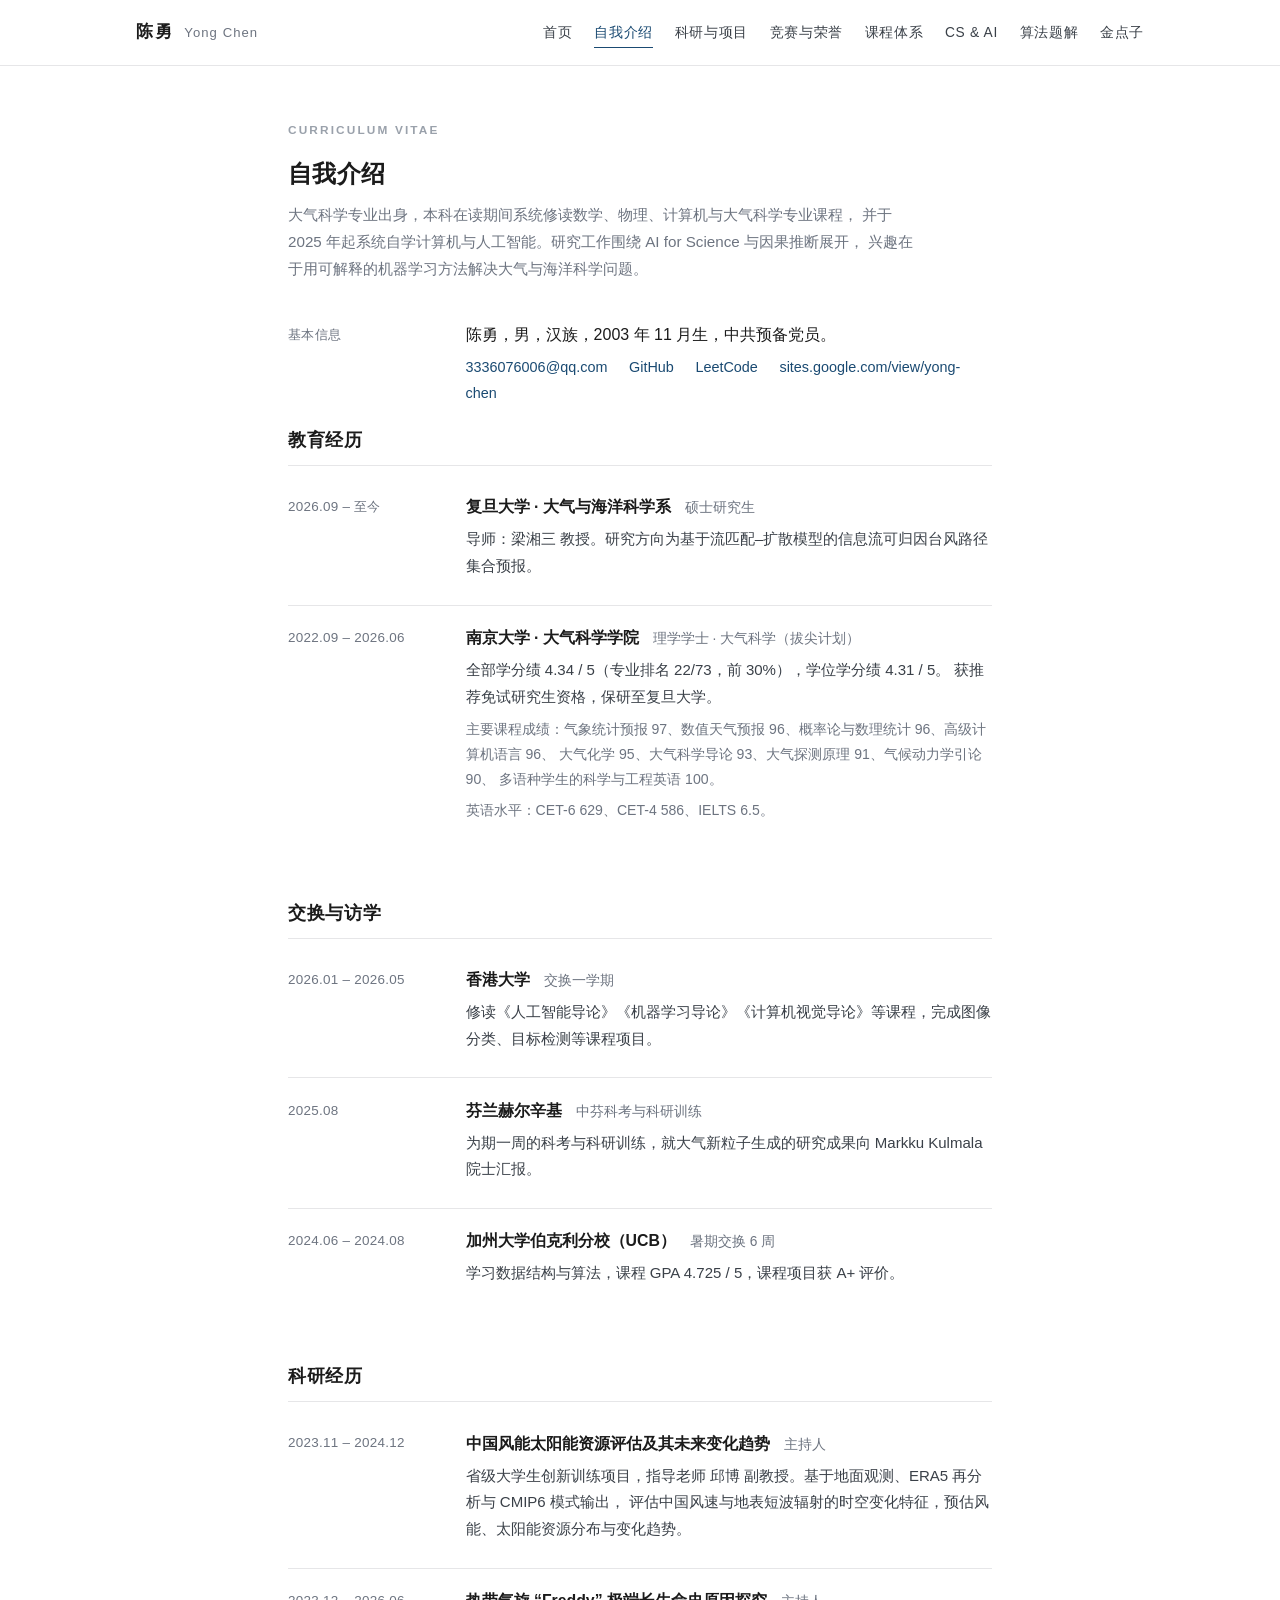
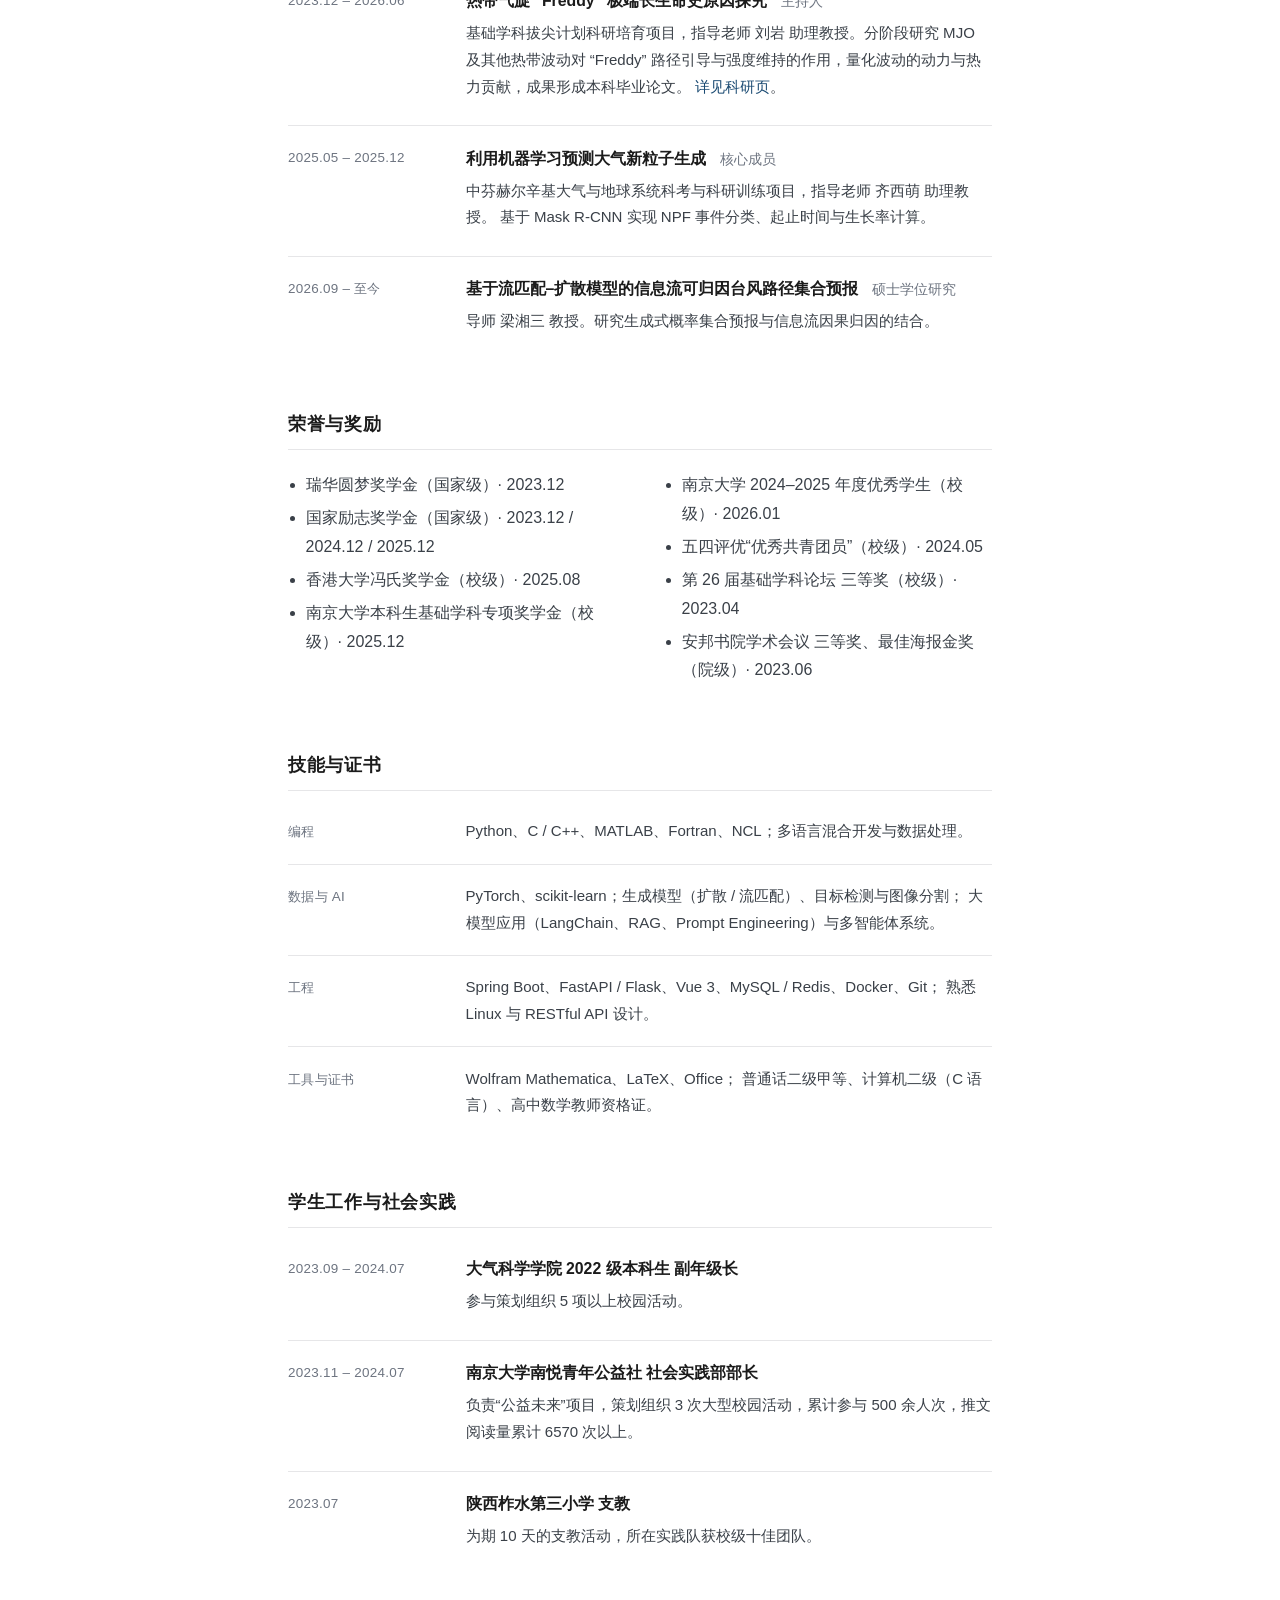
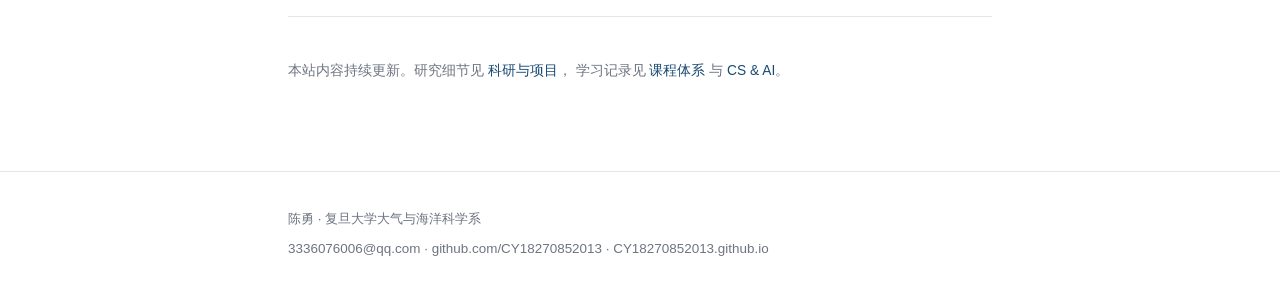
==== about.html @ 06401dde "init personal website" ====
<!DOCTYPE html>
<html lang="zh-CN">
<head>
<meta charset="utf-8">
<meta name="viewport" content="width=device-width, initial-scale=1">
<title>自我介绍 | 陈勇</title>
<meta name="description" content="陈勇的个人简历：教育经历、交换与访学、科研经历、荣誉奖励、技能证书与社会实践。">
<link rel="canonical" href="https://CY18270852013.github.io/about.html">
<link rel="stylesheet" href="assets/css/style.css">
</head>
<body>

<header class="site-header">
  <div class="wrap wrap--wide header-inner">
    <a class="brand" href="index.html">陈勇<span>Yong Chen</span></a>
    <nav class="site-nav">
      <a href="index.html">首页</a>
      <a href="about.html" aria-current="page">自我介绍</a>
      <a href="research.html">科研与项目</a>
      <a href="honors.html">竞赛与荣誉</a>
      <a href="courses.html">课程体系</a>
      <a href="csai.html">CS &amp; AI</a>
      <a href="leetcode.html">算法题解</a>
      <a href="ideas.html">金点子</a>
    </nav>
  </div>
</header>

<main>
  <div class="wrap">

    <p class="eyebrow">Curriculum Vitae</p>
    <h1 class="page-title">自我介绍</h1>
    <p class="page-lede">
      大气科学专业出身，本科在读期间系统修读数学、物理、计算机与大气科学专业课程，
      并于 2025 年起系统自学计算机与人工智能。研究工作围绕 AI for Science 与因果推断展开，
      兴趣在于用可解释的机器学习方法解决大气与海洋科学问题。
    </p>

    <div class="entry" style="border-bottom:none;padding-top:0;">
      <div class="when">基本信息</div>
      <div class="body">
        <p style="margin-bottom:0.4rem;">
          陈勇，男，汉族，2003 年 11 月生，中共预备党员。
        </p>
        <p class="contact-line" style="margin:0;">
          <a href="mailto:3336076006@qq.com">3336076006@qq.com</a>
          <a href="https://github.com/CY18270852013">GitHub</a>
          <a href="https://leetcode.cn/u/cy20031127/">LeetCode</a>
          <a href="https://sites.google.com/view/yong-chen">sites.google.com/view/yong-chen</a>
        </p>
      </div>
    </div>

    <h2 class="section">教育经历</h2>
    <div class="entries">
      <div class="entry">
        <div class="when">2026.09 – 至今</div>
        <div class="body">
          <p class="title">复旦大学 · 大气与海洋科学系 <span class="role">硕士研究生</span></p>
          <p class="desc">导师：梁湘三 教授。研究方向为基于流匹配–扩散模型的信息流可归因台风路径集合预报。</p>
        </div>
      </div>
      <div class="entry">
        <div class="when">2022.09 – 2026.06</div>
        <div class="body">
          <p class="title">南京大学 · 大气科学学院 <span class="role">理学学士 · 大气科学（拔尖计划）</span></p>
          <p class="desc">
            全部学分绩 4.34 / 5（专业排名 22/73，前 30%），学位学分绩 4.31 / 5。
            获推荐免试研究生资格，保研至复旦大学。
          </p>
          <p class="desc" style="color:var(--muted);font-size:0.88rem;">
            主要课程成绩：气象统计预报 97、数值天气预报 96、概率论与数理统计 96、高级计算机语言 96、
            大气化学 95、大气科学导论 93、大气探测原理 91、气候动力学引论 90、
            多语种学生的科学与工程英语 100。
          </p>
          <p class="desc" style="color:var(--muted);font-size:0.88rem;">
            英语水平：CET-6 629、CET-4 586、IELTS 6.5。
          </p>
        </div>
      </div>
    </div>

    <h2 class="section">交换与访学</h2>
    <div class="entries">
      <div class="entry">
        <div class="when">2026.01 – 2026.05</div>
        <div class="body">
          <p class="title">香港大学 <span class="role">交换一学期</span></p>
          <p class="desc">修读《人工智能导论》《机器学习导论》《计算机视觉导论》等课程，完成图像分类、目标检测等课程项目。</p>
        </div>
      </div>
      <div class="entry">
        <div class="when">2025.08</div>
        <div class="body">
          <p class="title">芬兰赫尔辛基 <span class="role">中芬科考与科研训练</span></p>
          <p class="desc">为期一周的科考与科研训练，就大气新粒子生成的研究成果向 Markku Kulmala 院士汇报。</p>
        </div>
      </div>
      <div class="entry">
        <div class="when">2024.06 – 2024.08</div>
        <div class="body">
          <p class="title">加州大学伯克利分校（UCB） <span class="role">暑期交换 6 周</span></p>
          <p class="desc">学习数据结构与算法，课程 GPA 4.725 / 5，课程项目获 A+ 评价。</p>
        </div>
      </div>
    </div>

    <h2 class="section">科研经历</h2>
    <div class="entries">
      <div class="entry">
        <div class="when">2023.11 – 2024.12</div>
        <div class="body">
          <p class="title">中国风能太阳能资源评估及其未来变化趋势 <span class="role">主持人</span></p>
          <p class="desc">省级大学生创新训练项目，指导老师 邱博 副教授。基于地面观测、ERA5 再分析与 CMIP6 模式输出，
            评估中国风速与地表短波辐射的时空变化特征，预估风能、太阳能资源分布与变化趋势。</p>
        </div>
      </div>
      <div class="entry">
        <div class="when">2023.12 – 2026.06</div>
        <div class="body">
          <p class="title">热带气旋 “Freddy” 极端长生命史原因探究 <span class="role">主持人</span></p>
          <p class="desc">基础学科拔尖计划科研培育项目，指导老师 刘岩 助理教授。分阶段研究 MJO 及其他热带波动对
            “Freddy” 路径引导与强度维持的作用，量化波动的动力与热力贡献，成果形成本科毕业论文。
            <a href="research.html#freddy">详见科研页</a>。</p>
        </div>
      </div>
      <div class="entry">
        <div class="when">2025.05 – 2025.12</div>
        <div class="body">
          <p class="title">利用机器学习预测大气新粒子生成 <span class="role">核心成员</span></p>
          <p class="desc">中芬赫尔辛基大气与地球系统科考与科研训练项目，指导老师 齐西萌 助理教授。
            基于 Mask R-CNN 实现 NPF 事件分类、起止时间与生长率计算。</p>
        </div>
      </div>
      <div class="entry">
        <div class="when">2026.09 – 至今</div>
        <div class="body">
          <p class="title">基于流匹配–扩散模型的信息流可归因台风路径集合预报 <span class="role">硕士学位研究</span></p>
          <p class="desc">导师 梁湘三 教授。研究生成式概率集合预报与信息流因果归因的结合。</p>
        </div>
      </div>
    </div>

    <h2 class="section">荣誉与奖励</h2>
    <div class="grid-2">
      <div>
        <ul class="plain">
          <li>瑞华圆梦奖学金（国家级）· 2023.12</li>
          <li>国家励志奖学金（国家级）· 2023.12 / 2024.12 / 2025.12</li>
          <li>香港大学冯氏奖学金（校级）· 2025.08</li>
          <li>南京大学本科生基础学科专项奖学金（校级）· 2025.12</li>
        </ul>
      </div>
      <div>
        <ul class="plain">
          <li>南京大学 2024–2025 年度优秀学生（校级）· 2026.01</li>
          <li>五四评优“优秀共青团员”（校级）· 2024.05</li>
          <li>第 26 届基础学科论坛 三等奖（校级）· 2023.04</li>
          <li>安邦书院学术会议 三等奖、最佳海报金奖（院级）· 2023.06</li>
        </ul>
      </div>
    </div>

    <h2 class="section">技能与证书</h2>
    <div class="entries">
      <div class="entry">
        <div class="when">编程</div>
        <div class="body">
          <p class="desc" style="margin:0;">Python、C / C++、MATLAB、Fortran、NCL；多语言混合开发与数据处理。</p>
        </div>
      </div>
      <div class="entry">
        <div class="when">数据与 AI</div>
        <div class="body">
          <p class="desc" style="margin:0;">PyTorch、scikit-learn；生成模型（扩散 / 流匹配）、目标检测与图像分割；
            大模型应用（LangChain、RAG、Prompt Engineering）与多智能体系统。</p>
        </div>
      </div>
      <div class="entry">
        <div class="when">工程</div>
        <div class="body">
          <p class="desc" style="margin:0;">Spring Boot、FastAPI / Flask、Vue 3、MySQL / Redis、Docker、Git；
            熟悉 Linux 与 RESTful API 设计。</p>
        </div>
      </div>
      <div class="entry">
        <div class="when">工具与证书</div>
        <div class="body">
          <p class="desc" style="margin:0;">Wolfram Mathematica、LaTeX、Office；
            普通话二级甲等、计算机二级（C 语言）、高中数学教师资格证。</p>
        </div>
      </div>
    </div>

    <h2 class="section">学生工作与社会实践</h2>
    <div class="entries">
      <div class="entry">
        <div class="when">2023.09 – 2024.07</div>
        <div class="body">
          <p class="title">大气科学学院 2022 级本科生 副年级长</p>
          <p class="desc">参与策划组织 5 项以上校园活动。</p>
        </div>
      </div>
      <div class="entry">
        <div class="when">2023.11 – 2024.07</div>
        <div class="body">
          <p class="title">南京大学南悦青年公益社 社会实践部部长</p>
          <p class="desc">负责“公益未来”项目，策划组织 3 次大型校园活动，累计参与 500 余人次，推文阅读量累计 6570 次以上。</p>
        </div>
      </div>
      <div class="entry">
        <div class="when">2023.07</div>
        <div class="body">
          <p class="title">陕西柞水第三小学 支教</p>
          <p class="desc">为期 10 天的支教活动，所在实践队获校级十佳团队。</p>
        </div>
      </div>
    </div>

    <hr class="rule">
    <p class="link-quiet">
      本站内容持续更新。研究细节见 <a href="research.html">科研与项目</a>，
      学习记录见 <a href="courses.html">课程体系</a> 与 <a href="csai.html">CS &amp; AI</a>。
    </p>

  </div>
</main>

<footer class="site-footer">
  <div class="wrap">
    <p>陈勇 · 复旦大学大气与海洋科学系</p>
    <p>
      <a href="mailto:3336076006@qq.com">3336076006@qq.com</a> ·
      <a href="https://github.com/CY18270852013">github.com/CY18270852013</a> ·
      <a href="https://CY18270852013.github.io/">CY18270852013.github.io</a>
    </p>
  </div>
</footer>

</body>
</html>
---- assets/css/style.css ----
/* ============================================================
   陈勇 · 个人学术主页
   版式与配色：单栏、大量留白、细线分隔、低饱和墨蓝点缀
   ============================================================ */

:root {
  --ink:        #1b1b1b;
  --ink-soft:   #3a4048;
  --muted:      #6d7480;
  --faint:      #9aa1ab;
  --rule:       #e6e6e8;
  --rule-dark:  #cfcfd4;
  --accent:     #1a4a72;
  --accent-dim: #eaeff4;
  --bg:         #ffffff;
  --bg-soft:    #fbfbfa;

  --measure: 47rem;
  --wide:    66rem;

  --sans: "Inter", -apple-system, BlinkMacSystemFont, "Segoe UI", "PingFang SC",
          "Hiragino Sans GB", "Microsoft YaHei", "Source Han Sans SC",
          "Noto Sans CJK SC", "Helvetica Neue", Arial, sans-serif;
}

* { box-sizing: border-box; }

html {
  -webkit-text-size-adjust: 100%;
  scroll-behavior: smooth;
}

body {
  margin: 0;
  background: var(--bg);
  color: var(--ink);
  font-family: var(--sans);
  font-size: 16px;
  line-height: 1.78;
  font-feature-settings: "kern" 1;
  text-rendering: optimizeLegibility;
  -webkit-font-smoothing: antialiased;
}

.wrap {
  width: 100%;
  max-width: var(--measure);
  margin: 0 auto;
  padding: 0 1.5rem;
}

.wrap--wide { max-width: var(--wide); }

/* ---------- 页头 / 导航 ---------- */

.site-header {
  border-bottom: 1px solid var(--rule);
  background: rgba(255, 255, 255, 0.92);
  position: sticky;
  top: 0;
  z-index: 20;
  backdrop-filter: saturate(180%) blur(6px);
}

.header-inner {
  display: flex;
  align-items: baseline;
  justify-content: space-between;
  gap: 1.5rem;
  flex-wrap: wrap;
  padding-top: 1.05rem;
  padding-bottom: 1.05rem;
  max-width: var(--wide);
}

.brand {
  font-size: 1.06rem;
  font-weight: 600;
  letter-spacing: 0.14em;
  color: var(--ink);
  text-decoration: none;
  white-space: nowrap;
}

.brand span {
  font-weight: 400;
  letter-spacing: 0.08em;
  color: var(--muted);
  margin-left: 0.6rem;
  font-size: 0.82rem;
}

.site-nav {
  display: flex;
  flex-wrap: wrap;
  gap: 0.1rem 1.35rem;
}

.site-nav a {
  font-size: 0.86rem;
  letter-spacing: 0.05em;
  color: var(--ink-soft);
  text-decoration: none;
  padding-bottom: 2px;
  border-bottom: 1.5px solid transparent;
  transition: color 0.15s ease, border-color 0.15s ease;
}

.site-nav a:hover { color: var(--accent); }

.site-nav a[aria-current="page"] {
  color: var(--accent);
  border-bottom-color: var(--accent);
}

/* ---------- 主内容 ---------- */

main { padding: 3.4rem 0 4.5rem; }

.page-title {
  font-size: 1.5rem;
  font-weight: 600;
  letter-spacing: 0.02em;
  margin: 0 0 0.35rem;
}

.page-lede {
  color: var(--muted);
  font-size: 0.95rem;
  margin: 0 0 2.4rem;
  max-width: 40rem;
}

h2.section {
  font-size: 1.12rem;
  font-weight: 600;
  letter-spacing: 0.04em;
  margin: 3.1rem 0 1.3rem;
  padding-bottom: 0.5rem;
  border-bottom: 1px solid var(--rule);
}

h2.section:first-of-type { margin-top: 0; }

h3 {
  font-size: 1rem;
  font-weight: 600;
  letter-spacing: 0.01em;
  margin: 1.9rem 0 0.6rem;
}

p { margin: 0 0 1rem; }

.lede {
  font-size: 1.02rem;
  color: var(--ink-soft);
}

/* 小标签，用于栏目眉题 */
.eyebrow {
  font-size: 0.74rem;
  font-weight: 600;
  letter-spacing: 0.18em;
  text-transform: uppercase;
  color: var(--faint);
  margin: 0 0 0.7rem;
}

/* ---------- 首页 ---------- */

.hero {
  display: grid;
  grid-template-columns: 1fr auto;
  gap: 2.5rem;
  align-items: start;
  padding-bottom: 2.6rem;
  border-bottom: 1px solid var(--rule);
}

.hero h1 {
  font-size: 2.05rem;
  font-weight: 600;
  letter-spacing: 0.03em;
  line-height: 1.25;
  margin: 0 0 0.4rem;
}

.hero .affil {
  color: var(--ink-soft);
  font-size: 0.98rem;
  margin: 0 0 1.4rem;
}

.hero .affil a { color: inherit; }

.hero p.bio { margin-bottom: 1.5rem; }

.hero .portrait {
  width: 152px;
  height: auto;
  border: 1px solid var(--rule-dark);
  padding: 4px;
  background: #fff;
  object-fit: cover;
  border-radius: 2px;
}

.interests {
  display: flex;
  flex-wrap: wrap;
  gap: 0.45rem 0.9rem;
  margin: 0 0 1.6rem;
  padding: 0;
  list-style: none;
}

.interests li {
  font-size: 0.87rem;
  color: var(--ink-soft);
  letter-spacing: 0.02em;
}

.interests li::before {
  content: "·";
  color: var(--faint);
  margin-right: 0.7rem;
}

.interests li:first-child::before { content: none; }

.contact-line {
  font-size: 0.9rem;
  color: var(--muted);
}

.contact-line a { margin-right: 1.1rem; }

/* 精选项（首页卡片式条目，但保持无阴影、仅有细线） */
.feature {
  padding: 1.35rem 0;
  border-bottom: 1px solid var(--rule);
}

.feature:last-child { border-bottom: none; }

.feature .meta {
  font-size: 0.78rem;
  letter-spacing: 0.06em;
  color: var(--faint);
  margin-bottom: 0.35rem;
}

.feature h3 { margin: 0 0 0.4rem; }

.feature h3 a { color: var(--ink); text-decoration: none; }
.feature h3 a:hover { color: var(--accent); }

.feature p { color: var(--ink-soft); margin-bottom: 0.55rem; }

/* ---------- 定义式条目（简历/项目/课程） ---------- */

.entries { margin: 0; }

.entry {
  display: grid;
  grid-template-columns: 9.5rem 1fr;
  gap: 1.6rem;
  padding: 1.15rem 0;
  border-bottom: 1px solid var(--rule);
}

.entry:last-child { border-bottom: none; }
.entry:first-child { padding-top: 0.4rem; }

.entry .when {
  font-size: 0.84rem;
  color: var(--muted);
  letter-spacing: 0.02em;
  padding-top: 0.12rem;
  font-variant-numeric: tabular-nums;
}

.entry .body > :first-child { margin-top: 0; }

.entry .title {
  font-weight: 600;
  font-size: 0.99rem;
  margin: 0 0 0.3rem;
}

.entry .role {
  font-weight: 400;
  font-size: 0.86rem;
  color: var(--muted);
  margin-left: 0.6rem;
}

.entry .desc { font-size: 0.94rem; color: var(--ink-soft); margin: 0 0 0.4rem; }

.tags {
  display: flex;
  flex-wrap: wrap;
  gap: 0.35rem 0.7rem;
  list-style: none;
  margin: 0.5rem 0 0;
  padding: 0;
  font-size: 0.82rem;
  color: var(--muted);
}

.tags li::before { content: "·"; margin-right: 0.55rem; color: var(--faint); }
.tags li:first-child::before { content: none; }

/* 项目要点列表 */
ul.points {
  margin: 0.4rem 0 0;
  padding-left: 1.1rem;
  font-size: 0.93rem;
  color: var(--ink-soft);
}

ul.points li { margin-bottom: 0.3rem; }

ul.plain {
  margin: 0 0 1rem;
  padding-left: 1.1rem;
  color: var(--ink-soft);
}

ul.plain li { margin-bottom: 0.3rem; }

/* ---------- 链接 ---------- */

a {
  color: var(--accent);
  text-decoration: none;
  text-underline-offset: 3px;
  text-decoration-thickness: 1px;
}

a:hover { text-decoration: underline; }

.link-quiet {
  color: var(--muted);
  font-size: 0.86rem;
}

/* ---------- 表格（课程目录 / 题单） ---------- */

table.catalog {
  width: 100%;
  border-collapse: collapse;
  font-size: 0.92rem;
  margin: 0.4rem 0 0.6rem;
}

table.catalog th {
  text-align: left;
  font-weight: 600;
  font-size: 0.8rem;
  letter-spacing: 0.06em;
  color: var(--muted);
  border-bottom: 1px solid var(--rule-dark);
  padding: 0.5rem 0.9rem 0.5rem 0;
  white-space: nowrap;
}

table.catalog td {
  border-bottom: 1px solid var(--rule);
  padding: 0.62rem 0.9rem 0.62rem 0;
  vertical-align: top;
  color: var(--ink-soft);
}

table.catalog td.name { color: var(--ink); }
table.catalog tr:hover td { background: var(--bg-soft); }

table.catalog td.dl { white-space: nowrap; text-align: right; padding-right: 0; }

table.catalog th.dl { text-align: right; padding-right: 0; }

code, .mono {
  font-family: "SFMono-Regular", Consolas, "Liberation Mono", Menlo, monospace;
  font-size: 0.86em;
  background: #f4f4f5;
  padding: 0.1em 0.35em;
  border-radius: 3px;
}

.pill {
  display: inline-block;
  font-size: 0.74rem;
  letter-spacing: 0.06em;
  color: var(--accent);
  background: var(--accent-dim);
  padding: 0.1rem 0.5rem;
  border-radius: 2px;
  margin-left: 0.5rem;
  vertical-align: 1px;
}

/* ---------- 其他 ---------- */

.note {
  font-size: 0.88rem;
  color: var(--muted);
  border-left: 2px solid var(--rule-dark);
  padding-left: 1rem;
  margin: 1.2rem 0;
}

.grid-2 {
  display: grid;
  grid-template-columns: repeat(2, minmax(0, 1fr));
  gap: 0 3rem;
}

hr.rule {
  border: none;
  border-top: 1px solid var(--rule);
  margin: 2.6rem 0;
}

/* 页脚 */
.site-footer {
  border-top: 1px solid var(--rule);
  padding: 2.2rem 0 2.6rem;
  font-size: 0.84rem;
  color: var(--muted);
}

.site-footer .wrap { display: block; }
.site-footer a { color: var(--muted); }
.site-footer a:hover { color: var(--accent); }
.site-footer p { margin: 0 0 0.35rem; }

/* ---------- 响应式 ---------- */

@media (max-width: 720px) {
  body { font-size: 15.5px; }
  .wrap { padding: 0 1.15rem; }
  main { padding: 2.4rem 0 3.2rem; }
  .hero { grid-template-columns: 1fr; }
  .hero .portrait { order: -1; width: 116px; }
  .entry { grid-template-columns: 1fr; gap: 0.3rem; }
  .entry .when { padding-top: 0; }
  .grid-2 { grid-template-columns: 1fr; gap: 0; }
  .site-nav { gap: 0.1rem 1rem; }
  table.catalog { font-size: 0.87rem; }
  table.catalog th, table.catalog td { padding-right: 0.6rem; }
}

@media print {
  .site-header, .site-footer { display: none; }
  main { padding: 0; }
  a { color: var(--ink); text-decoration: none; }
  .entry { page-break-inside: avoid; }
}
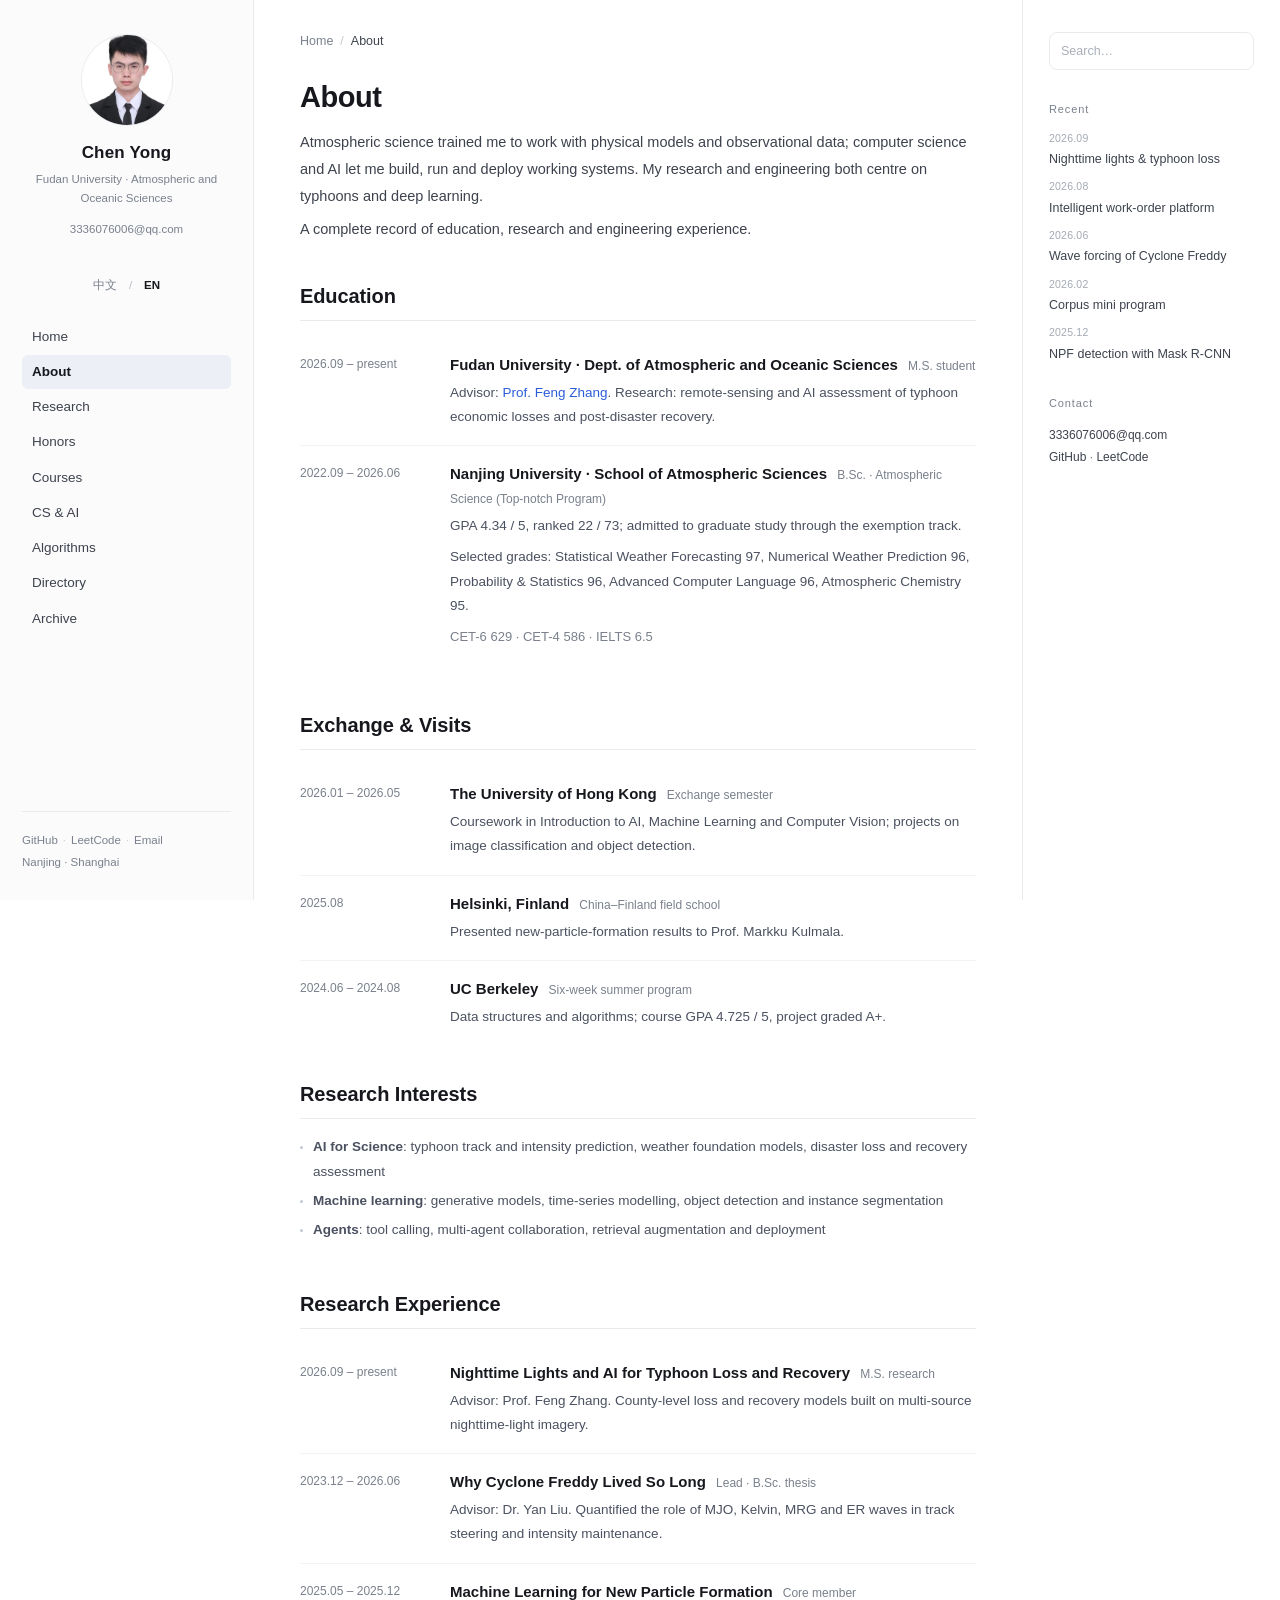
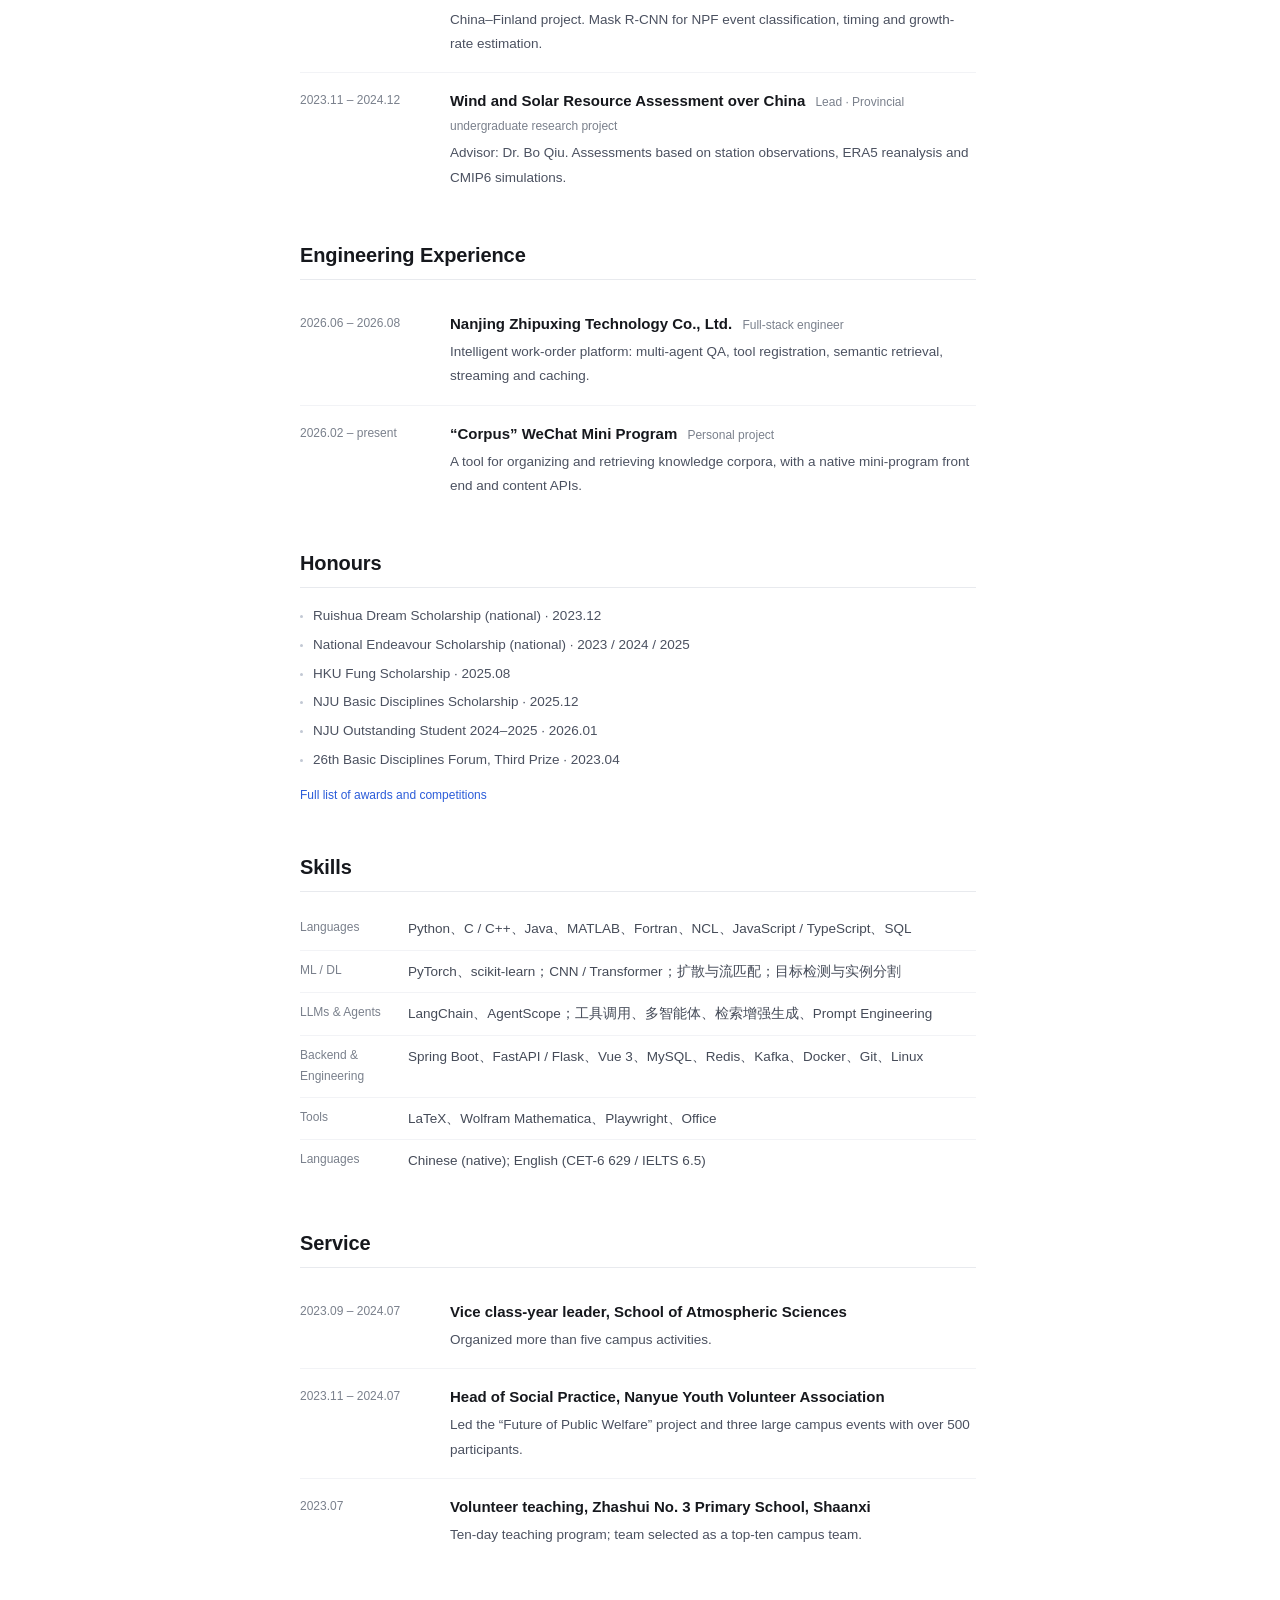
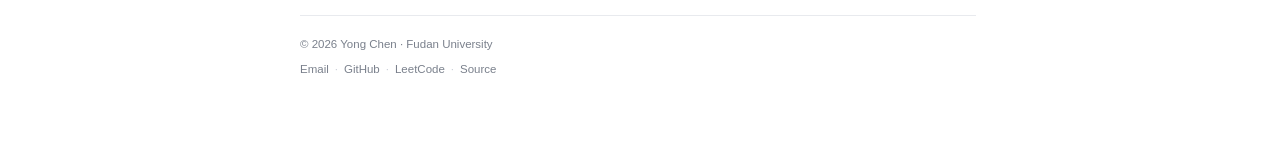
==== commit 5ed29304: "Redesign site: new three-column layout, directory, archive, search, pagination and bilingual toggle" ====
--- a/about.html
+++ b/about.html
@@ -1,242 +1,80 @@
 <!DOCTYPE html>
-<html lang="zh-CN">
+<html lang="zh-CN" data-lang="zh">
 <head>
 <meta charset="utf-8">
 <meta name="viewport" content="width=device-width, initial-scale=1">
-<title>自我介绍 | 陈勇</title>
-<meta name="description" content="陈勇的个人简历：教育经历、交换与访学、科研经历、荣誉奖励、技能证书与社会实践。">
+<title>自我介绍 | 陈勇 | 陈勇</title>
+<meta name="description" content="陈勇的个人简历：教育经历、交换与访学、科研与工程经历、荣誉奖励与技能。">
 <link rel="canonical" href="https://CY18270852013.github.io/about.html">
 <link rel="stylesheet" href="assets/css/style.css">
 </head>
-<body>
+<body data-title-zh="自我介绍 | 陈勇" data-title-en="About | Yong Chen">
+<div class="shell">
 
-<header class="site-header">
-  <div class="wrap wrap--wide header-inner">
-    <a class="brand" href="index.html">陈勇<span>Yong Chen</span></a>
-    <nav class="site-nav">
-      <a href="index.html">首页</a>
-      <a href="about.html" aria-current="page">自我介绍</a>
-      <a href="research.html">科研与项目</a>
-      <a href="honors.html">竞赛与荣誉</a>
-      <a href="courses.html">课程体系</a>
-      <a href="csai.html">CS &amp; AI</a>
-      <a href="leetcode.html">算法题解</a>
-      <a href="ideas.html">金点子</a>
-    </nav>
+<aside class="sidebar">
+  <a class="side-top" href="index.html">
+    <img class="avatar" src="assets/img/avatar.jpg" alt="陈勇">
+    <div class="side-id">
+      <div class="side-name"><span class="lang-zh">陈勇</span><span class="lang-en">Chen Yong</span></div>
+      <div class="side-role"><span class="lang-zh">复旦大学 · 大气与海洋科学系</span><span class="lang-en">Fudan University · Atmospheric and Oceanic Sciences</span></div>
+      <div class="side-mail">3336076006@qq.com</div>
+    </div>
+  </a>
+  <div class="side-tools">
+    <button class="lang-toggle" type="button" data-lang="zh" aria-pressed="true">中文</button>
+    <span>/</span>
+    <button class="lang-toggle" type="button" data-lang="en" aria-pressed="false">EN</button>
   </div>
-</header>
-
-<main>
-  <div class="wrap">
-
-    <p class="eyebrow">Curriculum Vitae</p>
-    <h1 class="page-title">自我介绍</h1>
-    <p class="page-lede">
-      大气科学专业出身，本科在读期间系统修读数学、物理、计算机与大气科学专业课程，
-      并于 2025 年起系统自学计算机与人工智能。研究工作围绕 AI for Science 与因果推断展开，
-      兴趣在于用可解释的机器学习方法解决大气与海洋科学问题。
-    </p>
-
-    <div class="entry" style="border-bottom:none;padding-top:0;">
-      <div class="when">基本信息</div>
-      <div class="body">
-        <p style="margin-bottom:0.4rem;">
-          陈勇，男，汉族，2003 年 11 月生，中共预备党员。
-        </p>
-        <p class="contact-line" style="margin:0;">
-          <a href="mailto:3336076006@qq.com">3336076006@qq.com</a>
-          <a href="https://github.com/CY18270852013">GitHub</a>
-          <a href="https://leetcode.cn/u/cy20031127/">LeetCode</a>
-          <a href="https://sites.google.com/view/yong-chen">sites.google.com/view/yong-chen</a>
-        </p>
-      </div>
-    </div>
-
-    <h2 class="section">教育经历</h2>
-    <div class="entries">
-      <div class="entry">
-        <div class="when">2026.09 – 至今</div>
-        <div class="body">
-          <p class="title">复旦大学 · 大气与海洋科学系 <span class="role">硕士研究生</span></p>
-          <p class="desc">导师：梁湘三 教授。研究方向为基于流匹配–扩散模型的信息流可归因台风路径集合预报。</p>
-        </div>
-      </div>
-      <div class="entry">
-        <div class="when">2022.09 – 2026.06</div>
-        <div class="body">
-          <p class="title">南京大学 · 大气科学学院 <span class="role">理学学士 · 大气科学（拔尖计划）</span></p>
-          <p class="desc">
-            全部学分绩 4.34 / 5（专业排名 22/73，前 30%），学位学分绩 4.31 / 5。
-            获推荐免试研究生资格，保研至复旦大学。
-          </p>
-          <p class="desc" style="color:var(--muted);font-size:0.88rem;">
-            主要课程成绩：气象统计预报 97、数值天气预报 96、概率论与数理统计 96、高级计算机语言 96、
-            大气化学 95、大气科学导论 93、大气探测原理 91、气候动力学引论 90、
-            多语种学生的科学与工程英语 100。
-          </p>
-          <p class="desc" style="color:var(--muted);font-size:0.88rem;">
-            英语水平：CET-6 629、CET-4 586、IELTS 6.5。
-          </p>
-        </div>
-      </div>
-    </div>
-
-    <h2 class="section">交换与访学</h2>
-    <div class="entries">
-      <div class="entry">
-        <div class="when">2026.01 – 2026.05</div>
-        <div class="body">
-          <p class="title">香港大学 <span class="role">交换一学期</span></p>
-          <p class="desc">修读《人工智能导论》《机器学习导论》《计算机视觉导论》等课程，完成图像分类、目标检测等课程项目。</p>
-        </div>
-      </div>
-      <div class="entry">
-        <div class="when">2025.08</div>
-        <div class="body">
-          <p class="title">芬兰赫尔辛基 <span class="role">中芬科考与科研训练</span></p>
-          <p class="desc">为期一周的科考与科研训练，就大气新粒子生成的研究成果向 Markku Kulmala 院士汇报。</p>
-        </div>
-      </div>
-      <div class="entry">
-        <div class="when">2024.06 – 2024.08</div>
-        <div class="body">
-          <p class="title">加州大学伯克利分校（UCB） <span class="role">暑期交换 6 周</span></p>
-          <p class="desc">学习数据结构与算法，课程 GPA 4.725 / 5，课程项目获 A+ 评价。</p>
-        </div>
-      </div>
-    </div>
-
-    <h2 class="section">科研经历</h2>
-    <div class="entries">
-      <div class="entry">
-        <div class="when">2023.11 – 2024.12</div>
-        <div class="body">
-          <p class="title">中国风能太阳能资源评估及其未来变化趋势 <span class="role">主持人</span></p>
-          <p class="desc">省级大学生创新训练项目，指导老师 邱博 副教授。基于地面观测、ERA5 再分析与 CMIP6 模式输出，
-            评估中国风速与地表短波辐射的时空变化特征，预估风能、太阳能资源分布与变化趋势。</p>
-        </div>
-      </div>
-      <div class="entry">
-        <div class="when">2023.12 – 2026.06</div>
-        <div class="body">
-          <p class="title">热带气旋 “Freddy” 极端长生命史原因探究 <span class="role">主持人</span></p>
-          <p class="desc">基础学科拔尖计划科研培育项目，指导老师 刘岩 助理教授。分阶段研究 MJO 及其他热带波动对
-            “Freddy” 路径引导与强度维持的作用，量化波动的动力与热力贡献，成果形成本科毕业论文。
-            <a href="research.html#freddy">详见科研页</a>。</p>
-        </div>
-      </div>
-      <div class="entry">
-        <div class="when">2025.05 – 2025.12</div>
-        <div class="body">
-          <p class="title">利用机器学习预测大气新粒子生成 <span class="role">核心成员</span></p>
-          <p class="desc">中芬赫尔辛基大气与地球系统科考与科研训练项目，指导老师 齐西萌 助理教授。
-            基于 Mask R-CNN 实现 NPF 事件分类、起止时间与生长率计算。</p>
-        </div>
-      </div>
-      <div class="entry">
-        <div class="when">2026.09 – 至今</div>
-        <div class="body">
-          <p class="title">基于流匹配–扩散模型的信息流可归因台风路径集合预报 <span class="role">硕士学位研究</span></p>
-          <p class="desc">导师 梁湘三 教授。研究生成式概率集合预报与信息流因果归因的结合。</p>
-        </div>
-      </div>
-    </div>
-
-    <h2 class="section">荣誉与奖励</h2>
-    <div class="grid-2">
-      <div>
-        <ul class="plain">
-          <li>瑞华圆梦奖学金（国家级）· 2023.12</li>
-          <li>国家励志奖学金（国家级）· 2023.12 / 2024.12 / 2025.12</li>
-          <li>香港大学冯氏奖学金（校级）· 2025.08</li>
-          <li>南京大学本科生基础学科专项奖学金（校级）· 2025.12</li>
-        </ul>
-      </div>
-      <div>
-        <ul class="plain">
-          <li>南京大学 2024–2025 年度优秀学生（校级）· 2026.01</li>
-          <li>五四评优“优秀共青团员”（校级）· 2024.05</li>
-          <li>第 26 届基础学科论坛 三等奖（校级）· 2023.04</li>
-          <li>安邦书院学术会议 三等奖、最佳海报金奖（院级）· 2023.06</li>
-        </ul>
-      </div>
-    </div>
-
-    <h2 class="section">技能与证书</h2>
-    <div class="entries">
-      <div class="entry">
-        <div class="when">编程</div>
-        <div class="body">
-          <p class="desc" style="margin:0;">Python、C / C++、MATLAB、Fortran、NCL；多语言混合开发与数据处理。</p>
-        </div>
-      </div>
-      <div class="entry">
-        <div class="when">数据与 AI</div>
-        <div class="body">
-          <p class="desc" style="margin:0;">PyTorch、scikit-learn；生成模型（扩散 / 流匹配）、目标检测与图像分割；
-            大模型应用（LangChain、RAG、Prompt Engineering）与多智能体系统。</p>
-        </div>
-      </div>
-      <div class="entry">
-        <div class="when">工程</div>
-        <div class="body">
-          <p class="desc" style="margin:0;">Spring Boot、FastAPI / Flask、Vue 3、MySQL / Redis、Docker、Git；
-            熟悉 Linux 与 RESTful API 设计。</p>
-        </div>
-      </div>
-      <div class="entry">
-        <div class="when">工具与证书</div>
-        <div class="body">
-          <p class="desc" style="margin:0;">Wolfram Mathematica、LaTeX、Office；
-            普通话二级甲等、计算机二级（C 语言）、高中数学教师资格证。</p>
-        </div>
-      </div>
-    </div>
-
-    <h2 class="section">学生工作与社会实践</h2>
-    <div class="entries">
-      <div class="entry">
-        <div class="when">2023.09 – 2024.07</div>
-        <div class="body">
-          <p class="title">大气科学学院 2022 级本科生 副年级长</p>
-          <p class="desc">参与策划组织 5 项以上校园活动。</p>
-        </div>
-      </div>
-      <div class="entry">
-        <div class="when">2023.11 – 2024.07</div>
-        <div class="body">
-          <p class="title">南京大学南悦青年公益社 社会实践部部长</p>
-          <p class="desc">负责“公益未来”项目，策划组织 3 次大型校园活动，累计参与 500 余人次，推文阅读量累计 6570 次以上。</p>
-        </div>
-      </div>
-      <div class="entry">
-        <div class="when">2023.07</div>
-        <div class="body">
-          <p class="title">陕西柞水第三小学 支教</p>
-          <p class="desc">为期 10 天的支教活动，所在实践队获校级十佳团队。</p>
-        </div>
-      </div>
-    </div>
-
-    <hr class="rule">
-    <p class="link-quiet">
-      本站内容持续更新。研究细节见 <a href="research.html">科研与项目</a>，
-      学习记录见 <a href="courses.html">课程体系</a> 与 <a href="csai.html">CS &amp; AI</a>。
-    </p>
-
+  <nav class="sidenav"><a href="index.html"><span class="lang-zh">首页</span><span class="lang-en">Home</span></a><a href="about.html" aria-current="page"><span class="lang-zh">自我介绍</span><span class="lang-en">About</span></a><a href="research.html"><span class="lang-zh">科研与项目</span><span class="lang-en">Research</span></a><a href="honors.html"><span class="lang-zh">荣誉与竞赛</span><span class="lang-en">Honors</span></a><a href="courses.html"><span class="lang-zh">课程体系</span><span class="lang-en">Courses</span></a><a href="csai.html"><span class="lang-zh">AI 与计算机</span><span class="lang-en">CS & AI</span></a><a href="leetcode.html"><span class="lang-zh">算法题解</span><span class="lang-en">Algorithms</span></a><a href="directory.html"><span class="lang-zh">目录</span><span class="lang-en">Directory</span></a><a href="archive.html"><span class="lang-zh">归档</span><span class="lang-en">Archive</span></a></nav>
+  <div class="side-foot">
+    <a href="https://github.com/CY18270852013">GitHub</a><span class="sep">·</span><a href="https://leetcode.cn/u/cy20031127/">LeetCode</a><span class="sep">·</span><a href="mailto:3336076006@qq.com">Email</a>
+    <br><span class="lang-zh">南京 · 上海</span><span class="lang-en">Nanjing · Shanghai</span>
+  </div>
+</aside>
+<main class="main">
+  <div class="content">
+<nav class="crumb"><a href="index.html"><span class="lang-zh">首页</span><span class="lang-en">Home</span></a><span class="sep">/</span><span class="here"><span class="lang-zh">自我介绍</span><span class="lang-en">About</span></span></nav>
+<h1><span class="lang-zh">自我介绍</span><span class="lang-en">About</span></h1>
+<p class="lede"><span class="lang-zh">大气科学训练给了我处理物理模型与观测数据的底子；计算机与人工智能的训练让我能把模型真正做出来、跑起来、部署上去。当前的研究与工程都围绕台风与深度学习展开。</span><span class="lang-en">Atmospheric science trained me to work with physical models and observational data; computer science and AI let me build, run and deploy working systems. My research and engineering both centre on typhoons and deep learning.</span></p>
+<p class="lede"><span class="lang-zh">以下为教育、研究与工程经历的完整记录。</span><span class="lang-en">A complete record of education, research and engineering experience.</span></p>
+<h2><span class="lang-zh">教育经历</span><span class="lang-en">Education</span></h2><div class="entries"><div class="entry"><div class="when"><span class="lang-zh">2026.09 – 至今</span><span class="lang-en">2026.09 – present</span></div><div class="body"><p class="title"><span class="lang-zh">复旦大学 · 大气与海洋科学系</span><span class="lang-en">Fudan University · Dept. of Atmospheric and Oceanic Sciences</span> <span class="role"><span class="lang-zh">硕士研究生</span><span class="lang-en">M.S. student</span></span></p><p class="desc"><span class="lang-zh">导师：<a href="https://atmsci.fudan.edu.cn/ca/26/c14809a248358/page.htm">张峰</a> 教授。研究方向为台风灾害经济损失与灾后恢复的遥感—人工智能评估。</span><span class="lang-en">Advisor: <a href="https://atmsci.fudan.edu.cn/ca/26/c14809a248358/page.htm">Prof. Feng Zhang</a>. Research: remote-sensing and AI assessment of typhoon economic losses and post-disaster recovery.</span></p></div></div><div class="entry"><div class="when">2022.09 – 2026.06</div><div class="body"><p class="title"><span class="lang-zh">南京大学 · 大气科学学院</span><span class="lang-en">Nanjing University · School of Atmospheric Sciences</span> <span class="role"><span class="lang-zh">理学学士 · 大气科学（拔尖计划）</span><span class="lang-en">B.Sc. · Atmospheric Science (Top-notch Program)</span></span></p><p class="desc"><span class="lang-zh">学分绩 4.34 / 5（专业排名 22 / 73），学位学分绩 4.31 / 5；获推荐免试研究生资格。</span><span class="lang-en">GPA 4.34 / 5, ranked 22 / 73; admitted to graduate study through the exemption track.</span></p><p class="desc"><span class="lang-zh">核心课程：气象统计预报 97、数值天气预报 96、概率论与数理统计 96、高级计算机语言 96、大气化学 95、大气科学导论 93。</span><span class="lang-en">Selected grades: Statistical Weather Forecasting 97, Numerical Weather Prediction 96, Probability & Statistics 96, Advanced Computer Language 96, Atmospheric Chemistry 95.</span></p><p class="note">CET-6 629 · CET-4 586 · IELTS 6.5</p></div></div></div>
+<h2><span class="lang-zh">交换与访学</span><span class="lang-en">Exchange & Visits</span></h2><div class="entries"><div class="entry"><div class="when">2026.01 – 2026.05</div><div class="body"><p class="title"><span class="lang-zh">香港大学</span><span class="lang-en">The University of Hong Kong</span> <span class="role"><span class="lang-zh">交换一学期</span><span class="lang-en">Exchange semester</span></span></p><p class="desc"><span class="lang-zh">修读人工智能导论、机器学习导论、计算机视觉导论；完成图像分类与目标检测课程项目。</span><span class="lang-en">Coursework in Introduction to AI, Machine Learning and Computer Vision; projects on image classification and object detection.</span></p></div></div><div class="entry"><div class="when">2025.08</div><div class="body"><p class="title"><span class="lang-zh">芬兰 · 赫尔辛基</span><span class="lang-en">Helsinki, Finland</span> <span class="role"><span class="lang-zh">中芬科考与科研训练</span><span class="lang-en">China–Finland field school</span></span></p><p class="desc"><span class="lang-zh">就大气新粒子生成的研究成果向 Markku Kulmala 院士汇报。</span><span class="lang-en">Presented new-particle-formation results to Prof. Markku Kulmala.</span></p></div></div><div class="entry"><div class="when">2024.06 – 2024.08</div><div class="body"><p class="title"><span class="lang-zh">加州大学伯克利分校</span><span class="lang-en">UC Berkeley</span> <span class="role"><span class="lang-zh">暑期交换 6 周</span><span class="lang-en">Six-week summer program</span></span></p><p class="desc"><span class="lang-zh">数据结构与算法，课程 GPA 4.725 / 5，课程项目获 A+ 评价。</span><span class="lang-en">Data structures and algorithms; course GPA 4.725 / 5, project graded A+.</span></p></div></div></div>
+<h2><span class="lang-zh">研究方向</span><span class="lang-en">Research Interests</span></h2><ul class="plain"><li><span class="lang-zh"><strong>AI for Science</strong>：台风路径与强度预报、气象大模型、灾害经济损失与恢复评估</span><span class="lang-en"><strong>AI for Science</strong>: typhoon track and intensity prediction, weather foundation models, disaster loss and recovery assessment</span></li><li><span class="lang-zh"><strong>机器学习与深度学习</strong>：生成模型、时序建模、目标检测与实例分割</span><span class="lang-en"><strong>Machine learning</strong>: generative models, time-series modelling, object detection and instance segmentation</span></li><li><span class="lang-zh"><strong>智能体</strong>：工具调用、多智能体协作、检索增强生成与工程落地</span><span class="lang-en"><strong>Agents</strong>: tool calling, multi-agent collaboration, retrieval augmentation and deployment</span></li></ul>
+<h2><span class="lang-zh">科研经历</span><span class="lang-en">Research Experience</span></h2><div class="entries"><div class="entry"><div class="when"><span class="lang-zh">2026.09 – 至今</span><span class="lang-en">2026.09 – present</span></div><div class="body"><p class="title"><span class="lang-zh">夜间灯光遥感与人工智能：台风经济损失及灾后恢复评估</span><span class="lang-en">Nighttime Lights and AI for Typhoon Loss and Recovery</span> <span class="role"><span class="lang-zh">硕士学位研究</span><span class="lang-en">M.S. research</span></span></p><p class="desc"><span class="lang-zh">导师 张峰 教授。以多源夜光影像为观测，构建县区级经济损失与恢复过程模型。<a href="research.html#led">详见科研页</a>。</span><span class="lang-en">Advisor: Prof. Feng Zhang. County-level loss and recovery models built on multi-source nighttime-light imagery.</span></p></div></div><div class="entry"><div class="when">2023.12 – 2026.06</div><div class="body"><p class="title"><span class="lang-zh">热带气旋 “Freddy” 极端长生命史原因探究</span><span class="lang-en">Why Cyclone Freddy Lived So Long</span> <span class="role"><span class="lang-zh">主持 · 本科毕业论文</span><span class="lang-en">Lead · B.Sc. thesis</span></span></p><p class="desc"><span class="lang-zh">指导 刘岩 助理教授。分阶段量化 MJO 及 Kelvin、MRG、ER 波动对路径引导与强度维持的作用。<a href="research.html#freddy">详见科研页</a>。</span><span class="lang-en">Advisor: Dr. Yan Liu. Quantified the role of MJO, Kelvin, MRG and ER waves in track steering and intensity maintenance.</span></p></div></div><div class="entry"><div class="when">2025.05 – 2025.12</div><div class="body"><p class="title"><span class="lang-zh">利用机器学习预测大气新粒子生成</span><span class="lang-en">Machine Learning for New Particle Formation</span> <span class="role"><span class="lang-zh">核心成员</span><span class="lang-en">Core member</span></span></p><p class="desc"><span class="lang-zh">中芬科考项目，指导 齐西萌 助理教授。基于 Mask R-CNN 实现 NPF 事件分类、起止时间与生长率计算。</span><span class="lang-en">China–Finland project. Mask R-CNN for NPF event classification, timing and growth-rate estimation.</span></p></div></div><div class="entry"><div class="when">2023.11 – 2024.12</div><div class="body"><p class="title"><span class="lang-zh">中国风能太阳能资源评估及其未来变化趋势</span><span class="lang-en">Wind and Solar Resource Assessment over China</span> <span class="role"><span class="lang-zh">主持 · 省级大学生创新训练项目</span><span class="lang-en">Lead · Provincial undergraduate research project</span></span></p><p class="desc"><span class="lang-zh">指导 邱博 副教授。融合地面观测、ERA5 再分析与 CMIP6 模式输出，评估风能与太阳能资源的时空特征及未来趋势。</span><span class="lang-en">Advisor: Dr. Bo Qiu. Assessments based on station observations, ERA5 reanalysis and CMIP6 simulations.</span></p></div></div></div>
+<h2><span class="lang-zh">工程经历</span><span class="lang-en">Engineering Experience</span></h2><div class="entries"><div class="entry"><div class="when">2026.06 – 2026.08</div><div class="body"><p class="title"><span class="lang-zh">南京知朴星科技有限公司</span><span class="lang-en">Nanjing Zhipuxing Technology Co., Ltd.</span> <span class="role"><span class="lang-zh">全栈工程师</span><span class="lang-en">Full-stack engineer</span></span></p><p class="desc"><span class="lang-zh">智能工单处置分析平台：多智能体问答、工具注册、语义检索、流式输出与缓存优化。<a href="research.html#workorder">项目详情</a>。</span><span class="lang-en">Intelligent work-order platform: multi-agent QA, tool registration, semantic retrieval, streaming and caching.</span></p></div></div><div class="entry"><div class="when"><span class="lang-zh">2026.02 – 至今</span><span class="lang-en">2026.02 – present</span></div><div class="body"><p class="title"><span class="lang-zh">“知道 Corpus” 微信小程序</span><span class="lang-en">“Corpus” WeChat Mini Program</span> <span class="role"><span class="lang-zh">个人项目</span><span class="lang-en">Personal project</span></span></p><p class="desc"><span class="lang-zh">知识语料整理与检索工具，原生小程序前端与内容管理接口。</span><span class="lang-en">A tool for organizing and retrieving knowledge corpora, with a native mini-program front end and content APIs.</span></p></div></div></div>
+<h2><span class="lang-zh">荣誉与奖励</span><span class="lang-en">Honours</span></h2><ul class="plain"><li><span class="lang-zh">瑞华圆梦奖学金（国家级）· 2023.12</span><span class="lang-en">Ruishua Dream Scholarship (national) · 2023.12</span></li><li><span class="lang-zh">国家励志奖学金（国家级）· 2023 / 2024 / 2025</span><span class="lang-en">National Endeavour Scholarship (national) · 2023 / 2024 / 2025</span></li><li><span class="lang-zh">香港大学冯氏奖学金（校级）· 2025.08</span><span class="lang-en">HKU Fung Scholarship · 2025.08</span></li><li><span class="lang-zh">南京大学本科生基础学科专项奖学金（校级）· 2025.12</span><span class="lang-en">NJU Basic Disciplines Scholarship · 2025.12</span></li><li><span class="lang-zh">南京大学 2024–2025 年度优秀学生 · 2026.01</span><span class="lang-en">NJU Outstanding Student 2024–2025 · 2026.01</span></li><li><span class="lang-zh">第 26 届基础学科论坛 三等奖 · 2023.04</span><span class="lang-en">26th Basic Disciplines Forum, Third Prize · 2023.04</span></li></ul>
+<p class="small-note" style="margin-top:12px"><a href="honors.html"><span class="lang-zh">完整获奖与竞赛记录</span><span class="lang-en">Full list of awards and competitions</span></a></p>
+<h2><span class="lang-zh">技能</span><span class="lang-en">Skills</span></h2><dl class="facts">
+<dt><span class="lang-zh">编程语言</span><span class="lang-en">Languages</span></dt><dd>Python、C / C++、Java、MATLAB、Fortran、NCL、JavaScript / TypeScript、SQL</dd>
+<dt><span class="lang-zh">机器学习</span><span class="lang-en">ML / DL</span></dt><dd>PyTorch、scikit-learn；CNN / Transformer；扩散与流匹配；目标检测与实例分割</dd>
+<dt><span class="lang-zh">大模型与智能体</span><span class="lang-en">LLMs & Agents</span></dt><dd>LangChain、AgentScope；工具调用、多智能体、检索增强生成、Prompt Engineering</dd>
+<dt><span class="lang-zh">后端与工程</span><span class="lang-en">Backend & Engineering</span></dt><dd>Spring Boot、FastAPI / Flask、Vue 3、MySQL、Redis、Kafka、Docker、Git、Linux</dd>
+<dt><span class="lang-zh">工具</span><span class="lang-en">Tools</span></dt><dd>LaTeX、Wolfram Mathematica、Playwright、Office</dd>
+<dt><span class="lang-zh">语言</span><span class="lang-en">Languages</span></dt><dd><span class="lang-zh">中文（母语）；英语（CET-6 629 / IELTS 6.5）</span><span class="lang-en">Chinese (native); English (CET-6 629 / IELTS 6.5)</span></dd>
+</dl>
+<h2><span class="lang-zh">学生工作</span><span class="lang-en">Service</span></h2><div class="entries"><div class="entry"><div class="when">2023.09 – 2024.07</div><div class="body"><p class="title"><span class="lang-zh">大气科学学院 2022 级本科生 副年级长</span><span class="lang-en">Vice class-year leader, School of Atmospheric Sciences</span></p><p class="desc"><span class="lang-zh">参与策划组织 5 项以上校园活动。</span><span class="lang-en">Organized more than five campus activities.</span></p></div></div><div class="entry"><div class="when">2023.11 – 2024.07</div><div class="body"><p class="title"><span class="lang-zh">南京大学南悦青年公益社 社会实践部部长</span><span class="lang-en">Head of Social Practice, Nanyue Youth Volunteer Association</span></p><p class="desc"><span class="lang-zh">负责“公益未来”项目，组织 3 次大型校园活动，累计参与 500 余人次。</span><span class="lang-en">Led the “Future of Public Welfare” project and three large campus events with over 500 participants.</span></p></div></div><div class="entry"><div class="when">2023.07</div><div class="body"><p class="title"><span class="lang-zh">陕西柞水第三小学 支教</span><span class="lang-en">Volunteer teaching, Zhashui No. 3 Primary School, Shaanxi</span></p><p class="desc"><span class="lang-zh">为期 10 天；所在实践队获校级十佳团队。</span><span class="lang-en">Ten-day teaching program; team selected as a top-ten campus team.</span></p></div></div></div>
+    <footer class="foot">
+      <p>© 2026 <span class="lang-zh">陈勇 · 复旦大学大气与海洋科学系</span><span class="lang-en">Yong Chen · Fudan University</span></p>
+      <p><a href="mailto:3336076006@qq.com">Email</a><span class="sep">·</span><a href="https://github.com/CY18270852013">GitHub</a><span class="sep">·</span><a href="https://leetcode.cn/u/cy20031127/">LeetCode</a><span class="sep">·</span><a href="https://github.com/CY18270852013/CY18270852013.github.io"><span class="lang-zh">本站源码</span><span class="lang-en">Source</span></a></p>
+    </footer>
   </div>
 </main>
 
-<footer class="site-footer">
-  <div class="wrap">
-    <p>陈勇 · 复旦大学大气与海洋科学系</p>
-    <p>
-      <a href="mailto:3336076006@qq.com">3336076006@qq.com</a> ·
-      <a href="https://github.com/CY18270852013">github.com/CY18270852013</a> ·
-      <a href="https://CY18270852013.github.io/">CY18270852013.github.io</a>
-    </p>
+<aside class="rail">
+  <form class="search" action="search.html" method="get" role="search">
+    <input type="search" name="q" placeholder="搜索…" data-ph-zh="搜索…" data-ph-en="Search…" aria-label="站内搜索">
+  </form>
+  <div class="rail-block">
+    <div class="rail-title"><span class="lang-zh">最近更新</span><span class="lang-en">Recent</span></div>
+    <ul class="recent"><li><span class="rdate">2026.09</span><a href="research.html#led"><span class="lang-zh">夜间灯光遥感与台风经济损失评估</span><span class="lang-en">Nighttime lights & typhoon loss</span></a></li><li><span class="rdate">2026.08</span><a href="research.html#workorder"><span class="lang-zh">智能工单处置分析平台</span><span class="lang-en">Intelligent work-order platform</span></a></li><li><span class="rdate">2026.06</span><a href="research.html#freddy"><span class="lang-zh">热带气旋 Freddy 的波动作用</span><span class="lang-en">Wave forcing of Cyclone Freddy</span></a></li><li><span class="rdate">2026.02</span><a href="research.html#corpus"><span class="lang-zh">“知道 Corpus” 小程序</span><span class="lang-en">Corpus mini program</span></a></li><li><span class="rdate">2025.12</span><a href="research.html#masknpf"><span class="lang-zh">机器学习识别大气新粒子生成</span><span class="lang-en">NPF detection with Mask R-CNN</span></a></li></ul>
   </div>
-</footer>
-
+  <div class="rail-block">
+    <div class="rail-title"><span class="lang-zh">联系</span><span class="lang-en">Contact</span></div>
+    <p class="rail-text"><a href="mailto:3336076006@qq.com">3336076006@qq.com</a></p>
+    <p class="rail-text"><a href="https://github.com/CY18270852013">GitHub</a> · <a href="https://leetcode.cn/u/cy20031127/">LeetCode</a></p>
+  </div>
+</aside>
+</div>
+<script src="assets/js/site.js"></script>
 </body>
 </html>
--- a/assets/css/style.css
+++ b/assets/css/style.css
@@ -1,458 +1,665 @@
-/* ============================================================
-   陈勇 · 个人学术主页
-   版式与配色：单栏、大量留白、细线分隔、低饱和墨蓝点缀
-   ============================================================ */
-
+/* ---------- base ---------- */
 :root {
-  --ink:        #1b1b1b;
-  --ink-soft:   #3a4048;
-  --muted:      #6d7480;
-  --faint:      #9aa1ab;
-  --rule:       #e6e6e8;
-  --rule-dark:  #cfcfd4;
-  --accent:     #1a4a72;
-  --accent-dim: #eaeff4;
-  --bg:         #ffffff;
-  --bg-soft:    #fbfbfa;
-
-  --measure: 47rem;
-  --wide:    66rem;
-
-  --sans: "Inter", -apple-system, BlinkMacSystemFont, "Segoe UI", "PingFang SC",
-          "Hiragino Sans GB", "Microsoft YaHei", "Source Han Sans SC",
-          "Noto Sans CJK SC", "Helvetica Neue", Arial, sans-serif;
+  --fg: #16181d;
+  --fg2: #3d424d;
+  --muted: #7a808c;
+  --line: #e8eaee;
+  --line-soft: #f2f3f6;
+  --accent: #2b5cd9;
+  --accent-weak: #eef2fc;
+  --side: #fbfbfc;
+  --radius: 10px;
+  --sans: -apple-system, BlinkMacSystemFont, "Segoe UI", "PingFang SC",
+    "Hiragino Sans GB", "Microsoft YaHei", "Noto Sans CJK SC", sans-serif;
 }
 
 * { box-sizing: border-box; }
 
-html {
-  -webkit-text-size-adjust: 100%;
-  scroll-behavior: smooth;
-}
+html { -webkit-text-size-adjust: 100%; }
 
 body {
   margin: 0;
-  background: var(--bg);
-  color: var(--ink);
-  font-family: var(--sans);
-  font-size: 16px;
-  line-height: 1.78;
-  font-feature-settings: "kern" 1;
+  background: #fff;
+  color: var(--fg);
+  font: 15px/1.78 var(--sans);
+  -webkit-font-smoothing: antialiased;
   text-rendering: optimizeLegibility;
-  -webkit-font-smoothing: antialiased;
-}
-
-.wrap {
+}
+
+a { color: var(--accent); text-decoration: none; }
+a:hover { text-decoration: underline; text-underline-offset: 2px; }
+a:focus-visible { outline: 2px solid var(--accent-weak); outline-offset: 2px; border-radius: 3px; }
+
+p { margin: 0 0 0.9em; }
+ul, ol { margin: 0 0 0.9em; padding-left: 1.15em; }
+li { margin: 0.28em 0; }
+img { max-width: 100%; height: auto; }
+strong { font-weight: 600; }
+em { font-style: normal; color: var(--fg); border-bottom: 1px solid #cfd6e6; }
+
+/* ---------- bilingual ---------- */
+html[data-lang="zh"] .lang-en { display: none !important; }
+html[data-lang="en"] .lang-zh { display: none !important; }
+html[data-lang="en"] .lang-en { display: inline; }
+
+/* ---------- shell ---------- */
+.shell {
+  display: grid;
+  grid-template-columns: 254px minmax(0, 1fr) 258px;
   width: 100%;
-  max-width: var(--measure);
-  margin: 0 auto;
-  padding: 0 1.5rem;
-}
-
-.wrap--wide { max-width: var(--wide); }
-
-/* ---------- 页头 / 导航 ---------- */
-
-.site-header {
-  border-bottom: 1px solid var(--rule);
-  background: rgba(255, 255, 255, 0.92);
+  min-height: 100vh;
+  align-items: start;
+}
+
+.sidebar {
   position: sticky;
   top: 0;
-  z-index: 20;
-  backdrop-filter: saturate(180%) blur(6px);
-}
-
-.header-inner {
+  height: 100vh;
+  overflow-y: auto;
+  padding: 34px 22px 26px;
+  background: var(--side);
+  border-right: 1px solid var(--line);
   display: flex;
-  align-items: baseline;
+  flex-direction: column;
+  gap: 22px;
+}
+
+.side-top { display: block; color: inherit; }
+.side-top:hover { text-decoration: none; }
+
+.avatar {
+  width: 92px;
+  height: 92px;
+  border-radius: 50%;
+  object-fit: cover;
+  display: block;
+  margin: 0 auto 14px;
+  border: 1px solid var(--line);
+  background: #f2f3f6;
+}
+
+.side-name {
+  text-align: center;
+  font-size: 17px;
+  font-weight: 650;
+  letter-spacing: 0.01em;
+  line-height: 1.5;
+}
+
+.side-role {
+  margin-top: 4px;
+  text-align: center;
+  font-size: 11.5px;
+  line-height: 1.7;
+  color: var(--muted);
+}
+
+.side-mail {
+  display: block;
+  margin-top: 10px;
+  text-align: center;
+  font-size: 11.5px;
+  color: var(--muted);
+  word-break: break-all;
+}
+.side-mail:hover { color: var(--accent); }
+
+.side-tools {
+  display: flex;
+  justify-content: center;
+  align-items: center;
+  gap: 8px;
+  margin-top: 12px;
+  font-size: 11.5px;
+  color: #b6bbc5;
+}
+
+.lang-toggle {
+  appearance: none;
+  border: 0;
+  background: none;
+  padding: 2px 4px;
+  font: inherit;
+  font-size: 11.5px;
+  color: var(--muted);
+  cursor: pointer;
+  border-radius: 3px;
+}
+.lang-toggle:hover { color: var(--fg); }
+.lang-toggle[aria-pressed="true"] { color: var(--fg); font-weight: 650; }
+
+.sidenav { display: flex; flex-direction: column; gap: 1px; }
+
+.sidenav a {
+  display: flex;
+  align-items: center;
   justify-content: space-between;
-  gap: 1.5rem;
-  flex-wrap: wrap;
-  padding-top: 1.05rem;
-  padding-bottom: 1.05rem;
-  max-width: var(--wide);
-}
-
-.brand {
-  font-size: 1.06rem;
-  font-weight: 600;
-  letter-spacing: 0.14em;
-  color: var(--ink);
-  text-decoration: none;
-  white-space: nowrap;
-}
-
-.brand span {
-  font-weight: 400;
-  letter-spacing: 0.08em;
-  color: var(--muted);
-  margin-left: 0.6rem;
-  font-size: 0.82rem;
-}
-
-.site-nav {
+  padding: 7px 10px;
+  border-radius: 6px;
+  color: var(--fg2);
+  font-size: 13.5px;
+  line-height: 1.5;
+}
+
+.sidenav a:hover { background: #f1f3f7; color: var(--fg); text-decoration: none; }
+.sidenav a[aria-current="page"] {
+  background: #eceff5;
+  color: var(--fg);
+  font-weight: 650;
+}
+.sidenav .nav-en { color: #a0a6b1; font-size: 10.5px; letter-spacing: 0.02em; }
+
+.side-foot {
+  margin-top: auto;
+  padding-top: 18px;
+  border-top: 1px solid var(--line);
+  font-size: 11.5px;
+  line-height: 1.9;
+  color: var(--muted);
+}
+.side-foot a { color: var(--muted); }
+.side-foot a:hover { color: var(--accent); }
+.side-foot .sep { color: #c9cdd6; margin: 0 5px; }
+
+/* ---------- main ---------- */
+.main {
+  min-width: 0;
+  padding: 30px 46px 84px;
+}
+
+.content { max-width: 880px; margin: 0 auto; }
+
+.crumb {
+  font-size: 12.5px;
+  color: var(--muted);
+  margin-bottom: 26px;
+}
+.crumb a { color: var(--muted); }
+.crumb a:hover { color: var(--accent); }
+.crumb .sep { margin: 0 7px; color: #c4c9d2; }
+.crumb .here { color: var(--fg2); }
+
+h1 {
+  font-size: 29px;
+  line-height: 1.35;
+  font-weight: 700;
+  letter-spacing: -0.015em;
+  margin: 0 0 12px;
+}
+
+.lede {
+  font-size: 14.5px;
+  color: var(--fg2);
+  line-height: 1.85;
+  margin-bottom: 6px;
+}
+
+.page-meta {
+  font-size: 12.5px;
+  color: var(--muted);
+  margin: 12px 0 0;
+}
+.page-meta .sep { margin: 0 6px; color: #c9cdd6; }
+
+h2 {
+  font-size: 20px;
+  line-height: 1.5;
+  font-weight: 650;
+  letter-spacing: -0.005em;
+  margin: 46px 0 16px;
+  padding-bottom: 9px;
+  border-bottom: 1px solid var(--line);
+}
+
+h2:first-of-type { margin-top: 38px; }
+
+h3 {
+  font-size: 15.5px;
+  font-weight: 650;
+  line-height: 1.6;
+  margin: 26px 0 8px;
+}
+
+.note {
+  font-size: 13px;
+  color: var(--muted);
+  line-height: 1.8;
+}
+
+/* ---------- hero ---------- */
+.hero { padding-top: 4px; }
+
+.hero h1 { margin-bottom: 10px; }
+
+.hero-sub {
+  font-size: 13px;
+  color: var(--muted);
+  margin: 0 0 18px;
+}
+
+/* ---------- pillars ---------- */
+.pillars {
+  display: grid;
+  grid-template-columns: repeat(4, 1fr);
+  gap: 16px;
+  margin: 34px 0 10px;
+}
+
+.pillar {
+  aspect-ratio: 1 / 1;
+  border: 1px solid #dde2ec;
+  border-radius: 50%;
+  display: flex;
+  flex-direction: column;
+  align-items: center;
+  justify-content: center;
+  text-align: center;
+  padding: 16px 12px;
+  transition: border-color 0.18s ease, transform 0.18s ease;
+}
+
+.pillar:hover { transform: translateY(-2px); }
+.pillar .p-title { font-size: 13.5px; font-weight: 650; line-height: 1.5; letter-spacing: 0.01em; }
+.pillar .p-desc { margin-top: 7px; font-size: 10.5px; line-height: 1.7; color: var(--muted); }
+
+.pillar--a { border-color: #c6d6f6; background: #f7faff; }
+.pillar--a .p-title { color: #2b5cd9; }
+.pillar--b { border-color: #d3cdf4; background: #faf9ff; }
+.pillar--b .p-title { color: #6b4fd8; }
+.pillar--c { border-color: #bfe2dc; background: #f7fcfb; }
+.pillar--c .p-title { color: #0e8477; }
+.pillar--d { border-color: #ecdcc2; background: #fdfbf7; }
+.pillar--d .p-title { color: #a4700f; }
+
+/* ---------- cards ---------- */
+.cards { display: flex; flex-direction: column; gap: 12px; }
+
+.card {
+  display: block;
+  color: inherit;
+  border: 1px solid var(--line);
+  border-radius: var(--radius);
+  padding: 17px 20px 16px;
+  transition: border-color 0.18s ease, background 0.18s ease;
+}
+
+.card:hover { border-color: #cdd4e2; background: #fcfdff; text-decoration: none; }
+
+.card-meta {
   display: flex;
   flex-wrap: wrap;
-  gap: 0.1rem 1.35rem;
-}
-
-.site-nav a {
-  font-size: 0.86rem;
-  letter-spacing: 0.05em;
-  color: var(--ink-soft);
-  text-decoration: none;
-  padding-bottom: 2px;
-  border-bottom: 1.5px solid transparent;
-  transition: color 0.15s ease, border-color 0.15s ease;
-}
-
-.site-nav a:hover { color: var(--accent); }
-
-.site-nav a[aria-current="page"] {
-  color: var(--accent);
-  border-bottom-color: var(--accent);
-}
-
-/* ---------- 主内容 ---------- */
-
-main { padding: 3.4rem 0 4.5rem; }
-
-.page-title {
-  font-size: 1.5rem;
-  font-weight: 600;
-  letter-spacing: 0.02em;
-  margin: 0 0 0.35rem;
-}
-
-.page-lede {
-  color: var(--muted);
-  font-size: 0.95rem;
-  margin: 0 0 2.4rem;
-  max-width: 40rem;
-}
-
-h2.section {
-  font-size: 1.12rem;
-  font-weight: 600;
-  letter-spacing: 0.04em;
-  margin: 3.1rem 0 1.3rem;
-  padding-bottom: 0.5rem;
-  border-bottom: 1px solid var(--rule);
-}
-
-h2.section:first-of-type { margin-top: 0; }
-
-h3 {
-  font-size: 1rem;
-  font-weight: 600;
+  gap: 8px;
+  font-size: 11.5px;
+  color: var(--muted);
   letter-spacing: 0.01em;
-  margin: 1.9rem 0 0.6rem;
-}
-
-p { margin: 0 0 1rem; }
-
-.lede {
-  font-size: 1.02rem;
-  color: var(--ink-soft);
-}
-
-/* 小标签，用于栏目眉题 */
-.eyebrow {
-  font-size: 0.74rem;
-  font-weight: 600;
-  letter-spacing: 0.18em;
-  text-transform: uppercase;
-  color: var(--faint);
-  margin: 0 0 0.7rem;
-}
-
-/* ---------- 首页 ---------- */
-
-.hero {
-  display: grid;
-  grid-template-columns: 1fr auto;
-  gap: 2.5rem;
-  align-items: start;
-  padding-bottom: 2.6rem;
-  border-bottom: 1px solid var(--rule);
-}
-
-.hero h1 {
-  font-size: 2.05rem;
-  font-weight: 600;
-  letter-spacing: 0.03em;
-  line-height: 1.25;
-  margin: 0 0 0.4rem;
-}
-
-.hero .affil {
-  color: var(--ink-soft);
-  font-size: 0.98rem;
-  margin: 0 0 1.4rem;
-}
-
-.hero .affil a { color: inherit; }
-
-.hero p.bio { margin-bottom: 1.5rem; }
-
-.hero .portrait {
-  width: 152px;
-  height: auto;
-  border: 1px solid var(--rule-dark);
-  padding: 4px;
-  background: #fff;
-  object-fit: cover;
-  border-radius: 2px;
-}
-
-.interests {
-  display: flex;
-  flex-wrap: wrap;
-  gap: 0.45rem 0.9rem;
-  margin: 0 0 1.6rem;
-  padding: 0;
-  list-style: none;
-}
-
-.interests li {
-  font-size: 0.87rem;
-  color: var(--ink-soft);
-  letter-spacing: 0.02em;
-}
-
-.interests li::before {
-  content: "·";
-  color: var(--faint);
-  margin-right: 0.7rem;
-}
-
-.interests li:first-child::before { content: none; }
-
-.contact-line {
-  font-size: 0.9rem;
-  color: var(--muted);
-}
-
-.contact-line a { margin-right: 1.1rem; }
-
-/* 精选项（首页卡片式条目，但保持无阴影、仅有细线） */
-.feature {
-  padding: 1.35rem 0;
-  border-bottom: 1px solid var(--rule);
-}
-
-.feature:last-child { border-bottom: none; }
-
-.feature .meta {
-  font-size: 0.78rem;
-  letter-spacing: 0.06em;
-  color: var(--faint);
-  margin-bottom: 0.35rem;
-}
-
-.feature h3 { margin: 0 0 0.4rem; }
-
-.feature h3 a { color: var(--ink); text-decoration: none; }
-.feature h3 a:hover { color: var(--accent); }
-
-.feature p { color: var(--ink-soft); margin-bottom: 0.55rem; }
-
-/* ---------- 定义式条目（简历/项目/课程） ---------- */
-
-.entries { margin: 0; }
+  margin-bottom: 6px;
+}
+.card-meta .sep { color: #c9cdd6; }
+
+.card-title {
+  font-size: 16px;
+  font-weight: 650;
+  line-height: 1.55;
+  margin-bottom: 5px;
+}
+
+.card-desc { font-size: 13px; color: #5a6070; line-height: 1.75; margin: 0; }
+
+/* ---------- entry list ---------- */
+.entries { display: flex; flex-direction: column; }
 
 .entry {
   display: grid;
-  grid-template-columns: 9.5rem 1fr;
-  gap: 1.6rem;
-  padding: 1.15rem 0;
-  border-bottom: 1px solid var(--rule);
-}
-
-.entry:last-child { border-bottom: none; }
-.entry:first-child { padding-top: 0.4rem; }
-
-.entry .when {
-  font-size: 0.84rem;
-  color: var(--muted);
-  letter-spacing: 0.02em;
-  padding-top: 0.12rem;
-  font-variant-numeric: tabular-nums;
-}
+  grid-template-columns: 132px minmax(0, 1fr);
+  gap: 18px;
+  padding: 16px 0;
+  border-bottom: 1px solid var(--line-soft);
+}
+.entry:last-child { border-bottom: 0; padding-bottom: 4px; }
+
+.entry .when { font-size: 12px; color: var(--muted); line-height: 1.9; }
 
 .entry .body > :first-child { margin-top: 0; }
-
-.entry .title {
-  font-weight: 600;
-  font-size: 0.99rem;
-  margin: 0 0 0.3rem;
-}
-
-.entry .role {
-  font-weight: 400;
-  font-size: 0.86rem;
-  color: var(--muted);
-  margin-left: 0.6rem;
-}
-
-.entry .desc { font-size: 0.94rem; color: var(--ink-soft); margin: 0 0 0.4rem; }
-
-.tags {
-  display: flex;
-  flex-wrap: wrap;
-  gap: 0.35rem 0.7rem;
-  list-style: none;
-  margin: 0.5rem 0 0;
-  padding: 0;
-  font-size: 0.82rem;
-  color: var(--muted);
-}
-
-.tags li::before { content: "·"; margin-right: 0.55rem; color: var(--faint); }
-.tags li:first-child::before { content: none; }
-
-/* 项目要点列表 */
-ul.points {
-  margin: 0.4rem 0 0;
-  padding-left: 1.1rem;
-  font-size: 0.93rem;
-  color: var(--ink-soft);
-}
-
-ul.points li { margin-bottom: 0.3rem; }
-
-ul.plain {
-  margin: 0 0 1rem;
-  padding-left: 1.1rem;
-  color: var(--ink-soft);
-}
-
-ul.plain li { margin-bottom: 0.3rem; }
-
-/* ---------- 链接 ---------- */
-
-a {
-  color: var(--accent);
-  text-decoration: none;
-  text-underline-offset: 3px;
-  text-decoration-thickness: 1px;
-}
-
-a:hover { text-decoration: underline; }
-
-.link-quiet {
-  color: var(--muted);
-  font-size: 0.86rem;
-}
-
-/* ---------- 表格（课程目录 / 题单） ---------- */
+.entry .title { font-size: 15px; font-weight: 650; line-height: 1.6; margin: 0 0 4px; }
+.entry .title .role { font-size: 12px; font-weight: 400; color: var(--muted); margin-left: 6px; }
+.entry .desc { font-size: 13.5px; color: #4b5160; line-height: 1.8; margin: 0 0 0.5em; }
+.entry .desc:last-child { margin-bottom: 0; }
+
+/* ---------- pills / tags ---------- */
+.pill, .tag {
+  display: inline-block;
+  font-size: 10.5px;
+  line-height: 1.7;
+  color: #5f6673;
+  background: #f8f9fc;
+  border: 1px solid #e4e7ef;
+  border-radius: 999px;
+  padding: 0 7px;
+  vertical-align: 1px;
+}
+
+.tags { display: flex; flex-wrap: wrap; gap: 6px; list-style: none; padding: 0; margin: 10px 0 0; }
+.tags li { margin: 0; }
+.tags .tag { font-size: 10.5px; }
+
+/* ---------- plain list ---------- */
+ul.plain { list-style: none; padding: 0; margin: 0; }
+ul.plain li {
+  position: relative;
+  padding-left: 13px;
+  font-size: 13.5px;
+  line-height: 1.85;
+  color: #4b5160;
+}
+ul.plain li::before {
+  content: "";
+  position: absolute;
+  left: 0;
+  top: 0.82em;
+  width: 3px;
+  height: 3px;
+  border-radius: 50%;
+  background: #c2c8d4;
+}
+
+/* ---------- table ---------- */
+.tablewrap { overflow-x: auto; margin: 6px 0 4px; }
 
 table.catalog {
   width: 100%;
   border-collapse: collapse;
-  font-size: 0.92rem;
-  margin: 0.4rem 0 0.6rem;
+  font-size: 13px;
+  line-height: 1.7;
 }
 
 table.catalog th {
   text-align: left;
   font-weight: 600;
-  font-size: 0.8rem;
+  font-size: 11.5px;
+  color: var(--muted);
+  letter-spacing: 0.03em;
+  padding: 7px 10px;
+  border-bottom: 1px solid var(--line);
+  white-space: nowrap;
+}
+
+table.catalog td {
+  padding: 8px 10px;
+  border-bottom: 1px solid var(--line-soft);
+  vertical-align: top;
+}
+
+table.catalog tbody tr:hover { background: #fbfcfe; }
+table.catalog td.name { color: var(--fg); width: 42%; }
+table.catalog td.dl { text-align: right; white-space: nowrap; font-size: 12px; color: var(--muted); }
+table.catalog td.dl a { font-size: 11.5px; }
+table.catalog td.dl .dot { color: #c9cdd6; margin: 0 5px; }
+
+/* ---------- facts ---------- */
+.facts { display: grid; grid-template-columns: 108px minmax(0, 1fr); gap: 0; margin: 4px 0 0; }
+.facts dt {
+  font-size: 12px;
+  color: var(--muted);
+  padding: 9px 0;
+  border-bottom: 1px solid var(--line-soft);
+  margin: 0;
+}
+.facts dd {
+  font-size: 13.5px;
+  color: #454b58;
+  margin: 0;
+  padding: 9px 0;
+  border-bottom: 1px solid var(--line-soft);
+  line-height: 1.75;
+}
+.facts dt:last-of-type, .facts dd:last-of-type { border-bottom: 0; }
+
+/* ---------- details / directory ---------- */
+.topic {
+  border: 1px solid var(--line);
+  border-radius: var(--radius);
+  margin-bottom: 9px;
+  background: #fff;
+  overflow: hidden;
+}
+
+.topic > summary {
+  cursor: pointer;
+  list-style: none;
+  display: flex;
+  align-items: center;
+  gap: 10px;
+  padding: 12px 16px;
+  font-size: 13.5px;
+  font-weight: 600;
+  color: var(--fg);
+}
+.topic > summary::-webkit-details-marker { display: none; }
+.topic > summary::after {
+  content: "+";
+  margin-left: auto;
+  color: #a6acb8;
+  font-weight: 400;
+  font-size: 15px;
+}
+.topic[open] > summary::after { content: "\2212"; }
+.topic > summary:hover { background: #fbfcfe; }
+.topic > summary .count { font-size: 11.5px; font-weight: 400; color: var(--muted); }
+
+.topic-body { padding: 2px 16px 12px; border-top: 1px solid var(--line-soft); }
+
+.dir-row {
+  display: flex;
+  align-items: baseline;
+  gap: 10px;
+  padding: 7px 0;
+  border-bottom: 1px solid var(--line-soft);
+  font-size: 13px;
+}
+.dir-row:last-child { border-bottom: 0; }
+.dir-row a { color: var(--fg2); }
+.dir-row a:hover { color: var(--accent); }
+.dir-row .cnt { margin-left: auto; color: var(--muted); font-size: 11.5px; }
+
+.group-title {
+  font-size: 11.5px;
   letter-spacing: 0.06em;
   color: var(--muted);
-  border-bottom: 1px solid var(--rule-dark);
-  padding: 0.5rem 0.9rem 0.5rem 0;
-  white-space: nowrap;
-}
-
-table.catalog td {
-  border-bottom: 1px solid var(--rule);
-  padding: 0.62rem 0.9rem 0.62rem 0;
-  vertical-align: top;
-  color: var(--ink-soft);
-}
-
-table.catalog td.name { color: var(--ink); }
-table.catalog tr:hover td { background: var(--bg-soft); }
-
-table.catalog td.dl { white-space: nowrap; text-align: right; padding-right: 0; }
-
-table.catalog th.dl { text-align: right; padding-right: 0; }
-
-code, .mono {
-  font-family: "SFMono-Regular", Consolas, "Liberation Mono", Menlo, monospace;
-  font-size: 0.86em;
-  background: #f4f4f5;
-  padding: 0.1em 0.35em;
-  border-radius: 3px;
-}
-
-.pill {
-  display: inline-block;
-  font-size: 0.74rem;
-  letter-spacing: 0.06em;
+  margin: 26px 0 8px;
+}
+
+/* ---------- archive ---------- */
+.year-block { margin-bottom: 8px; }
+.year {
+  font-size: 19px;
+  font-weight: 650;
+  margin: 34px 0 10px;
+  color: var(--fg);
+}
+.arch { list-style: none; padding: 0; margin: 0; }
+.arch li {
+  display: grid;
+  grid-template-columns: 84px minmax(0, 1fr);
+  gap: 12px;
+  padding: 5px 0;
+  font-size: 13.5px;
+  border-bottom: 1px solid var(--line-soft);
+}
+.arch li:last-child { border-bottom: 0; }
+.arch .adate { font-size: 11.5px; color: var(--muted); line-height: 1.9; }
+.arch a { color: var(--fg2); }
+.arch a:hover { color: var(--accent); }
+
+/* ---------- filters & pager ---------- */
+.filters { display: flex; flex-wrap: wrap; gap: 6px; margin: 18px 0 10px; }
+
+.chip {
+  appearance: none;
+  font: inherit;
+  font-size: 12px;
+  line-height: 1.6;
+  padding: 2px 11px;
+  border: 1px solid var(--line);
+  border-radius: 999px;
+  background: #fff;
+  color: var(--fg2);
+  cursor: pointer;
+}
+.chip:hover { border-color: #c8d0e0; }
+.chip[aria-pressed="true"] { background: var(--accent-weak); border-color: #c3d3f7; color: var(--accent); font-weight: 600; }
+
+.pager { display: flex; align-items: center; gap: 5px; margin: 22px 0 0; flex-wrap: wrap; }
+.pager button {
+  appearance: none;
+  font: inherit;
+  font-size: 12px;
+  min-width: 30px;
+  height: 30px;
+  padding: 0 8px;
+  border: 1px solid var(--line);
+  border-radius: 6px;
+  background: #fff;
+  color: var(--fg2);
+  cursor: pointer;
+}
+.pager button:hover:not(:disabled) { border-color: #c8d0e0; }
+.pager button[aria-current="true"] { background: var(--accent-weak); border-color: #c3d3f7; color: var(--accent); font-weight: 650; }
+.pager button:disabled { opacity: 0.45; cursor: default; }
+.pager .pinfo { margin-left: 8px; font-size: 11.5px; color: var(--muted); }
+
+/* ---------- rail ---------- */
+.rail {
+  position: sticky;
+  top: 0;
+  height: 100vh;
+  overflow-y: auto;
+  padding: 32px 26px 40px;
+  border-left: 1px solid var(--line);
+}
+
+.search { margin: 0 0 30px; }
+.search input {
+  width: 100%;
+  font: inherit;
+  font-size: 12.5px;
+  padding: 7px 11px;
+  color: var(--fg);
+  background: #fff;
+  border: 1px solid var(--line);
+  border-radius: 8px;
+  outline: none;
+  transition: border-color 0.16s ease;
+}
+.search input::placeholder { color: #a9afba; }
+.search input:focus { border-color: #b9c8ea; }
+
+.rail-title {
+  font-size: 11px;
+  letter-spacing: 0.08em;
+  color: var(--muted);
+  margin: 0 0 10px;
+}
+
+.rail-block { margin-bottom: 30px; }
+
+.recent { list-style: none; padding: 0; margin: 0; }
+.recent li { margin: 0 0 9px; line-height: 1.55; }
+.recent .rdate { display: block; font-size: 10.5px; color: #a3a9b4; letter-spacing: 0.02em; }
+.recent a { font-size: 12.5px; color: var(--fg2); }
+.recent a:hover { color: var(--accent); }
+
+.rail-text { font-size: 12px; color: var(--muted); line-height: 1.9; margin: 0; }
+.rail-text a { color: var(--fg2); }
+.rail-text a:hover { color: var(--accent); }
+
+/* ---------- footer ---------- */
+.foot {
+  margin-top: 64px;
+  padding-top: 18px;
+  border-top: 1px solid var(--line);
+  font-size: 11.5px;
+  color: var(--muted);
+  line-height: 1.9;
+}
+.foot p { margin: 0 0 3px; }
+.foot a { color: var(--muted); }
+.foot a:hover { color: var(--accent); }
+.foot .sep { margin: 0 6px; color: #c9cdd6; }
+
+/* ---------- search page ---------- */
+.search-big { display: flex; gap: 8px; margin: 18px 0 8px; }
+.search-big input {
+  flex: 1;
+  font: inherit;
+  font-size: 14px;
+  padding: 9px 13px;
+  border: 1px solid var(--line);
+  border-radius: 8px;
+  outline: none;
+}
+.search-big input:focus { border-color: #b9c8ea; }
+.search-big button {
+  font: inherit;
+  font-size: 13px;
+  padding: 0 18px;
+  border: 1px solid #c3d3f7;
+  background: var(--accent-weak);
   color: var(--accent);
-  background: var(--accent-dim);
-  padding: 0.1rem 0.5rem;
-  border-radius: 2px;
-  margin-left: 0.5rem;
-  vertical-align: 1px;
-}
-
-/* ---------- 其他 ---------- */
-
-.note {
-  font-size: 0.88rem;
-  color: var(--muted);
-  border-left: 2px solid var(--rule-dark);
-  padding-left: 1rem;
-  margin: 1.2rem 0;
-}
-
-.grid-2 {
-  display: grid;
-  grid-template-columns: repeat(2, minmax(0, 1fr));
-  gap: 0 3rem;
-}
-
-hr.rule {
-  border: none;
-  border-top: 1px solid var(--rule);
-  margin: 2.6rem 0;
-}
-
-/* 页脚 */
-.site-footer {
-  border-top: 1px solid var(--rule);
-  padding: 2.2rem 0 2.6rem;
-  font-size: 0.84rem;
-  color: var(--muted);
-}
-
-.site-footer .wrap { display: block; }
-.site-footer a { color: var(--muted); }
-.site-footer a:hover { color: var(--accent); }
-.site-footer p { margin: 0 0 0.35rem; }
-
-/* ---------- 响应式 ---------- */
-
-@media (max-width: 720px) {
-  body { font-size: 15.5px; }
-  .wrap { padding: 0 1.15rem; }
-  main { padding: 2.4rem 0 3.2rem; }
-  .hero { grid-template-columns: 1fr; }
-  .hero .portrait { order: -1; width: 116px; }
-  .entry { grid-template-columns: 1fr; gap: 0.3rem; }
-  .entry .when { padding-top: 0; }
-  .grid-2 { grid-template-columns: 1fr; gap: 0; }
-  .site-nav { gap: 0.1rem 1rem; }
-  table.catalog { font-size: 0.87rem; }
-  table.catalog th, table.catalog td { padding-right: 0.6rem; }
+  border-radius: 8px;
+  cursor: pointer;
+}
+
+.result { padding: 13px 0; border-bottom: 1px solid var(--line-soft); }
+.result .rtitle { font-size: 14.5px; font-weight: 600; }
+.result .rmeta { font-size: 11.5px; color: var(--muted); margin-top: 3px; }
+.result .rdesc { font-size: 12.5px; color: #5a6070; margin-top: 4px; }
+
+/* ---------- misc ---------- */
+.hr { border: 0; border-top: 1px solid var(--line); margin: 34px 0; }
+
+.small-note { font-size: 12px; color: var(--muted); }
+
+.two-col { display: grid; grid-template-columns: 1fr 1fr; gap: 6px 34px; }
+
+/* ---------- responsive ---------- */
+@media (max-width: 1180px) {
+  .shell { grid-template-columns: 240px minmax(0, 1fr); }
+  .rail { display: none; }
+  .main { padding: 28px 36px 72px; }
+}
+
+@media (max-width: 820px) {
+  .shell { display: block; }
+  .sidebar {
+    position: static;
+    height: auto;
+    padding: 16px 18px 12px;
+    border-right: 0;
+    border-bottom: 1px solid var(--line);
+    gap: 12px;
+  }
+  .side-top { display: flex; align-items: center; gap: 13px; }
+  .avatar { width: 54px; height: 54px; margin: 0; }
+  .side-name { text-align: left; font-size: 15.5px; }
+  .side-role, .side-mail { text-align: left; margin-top: 2px; }
+  .side-tools { justify-content: flex-start; margin-top: 6px; }
+  .sidenav { flex-direction: row; flex-wrap: wrap; gap: 2px; }
+  .sidenav a { padding: 5px 9px; font-size: 12.5px; }
+  .sidenav .nav-en { display: none; }
+  .side-foot { display: none; }
+  .main { padding: 22px 18px 60px; }
+  h1 { font-size: 24px; }
+  .pillars { grid-template-columns: repeat(2, 1fr); gap: 12px; }
+  .entry { grid-template-columns: 1fr; gap: 3px; }
+  .entry .when { font-size: 11.5px; }
+  .two-col { grid-template-columns: 1fr; }
+  .facts { grid-template-columns: 84px minmax(0, 1fr); }
 }
 
 @media print {
-  .site-header, .site-footer { display: none; }
-  main { padding: 0; }
-  a { color: var(--ink); text-decoration: none; }
-  .entry { page-break-inside: avoid; }
-}
+  .sidebar, .rail, .pager, .filters, .search, .search-big, .foot { display: none; }
+  .shell { display: block; }
+  .main { padding: 0; }
+  .content { max-width: none; }
+  a { color: inherit; }
+}
